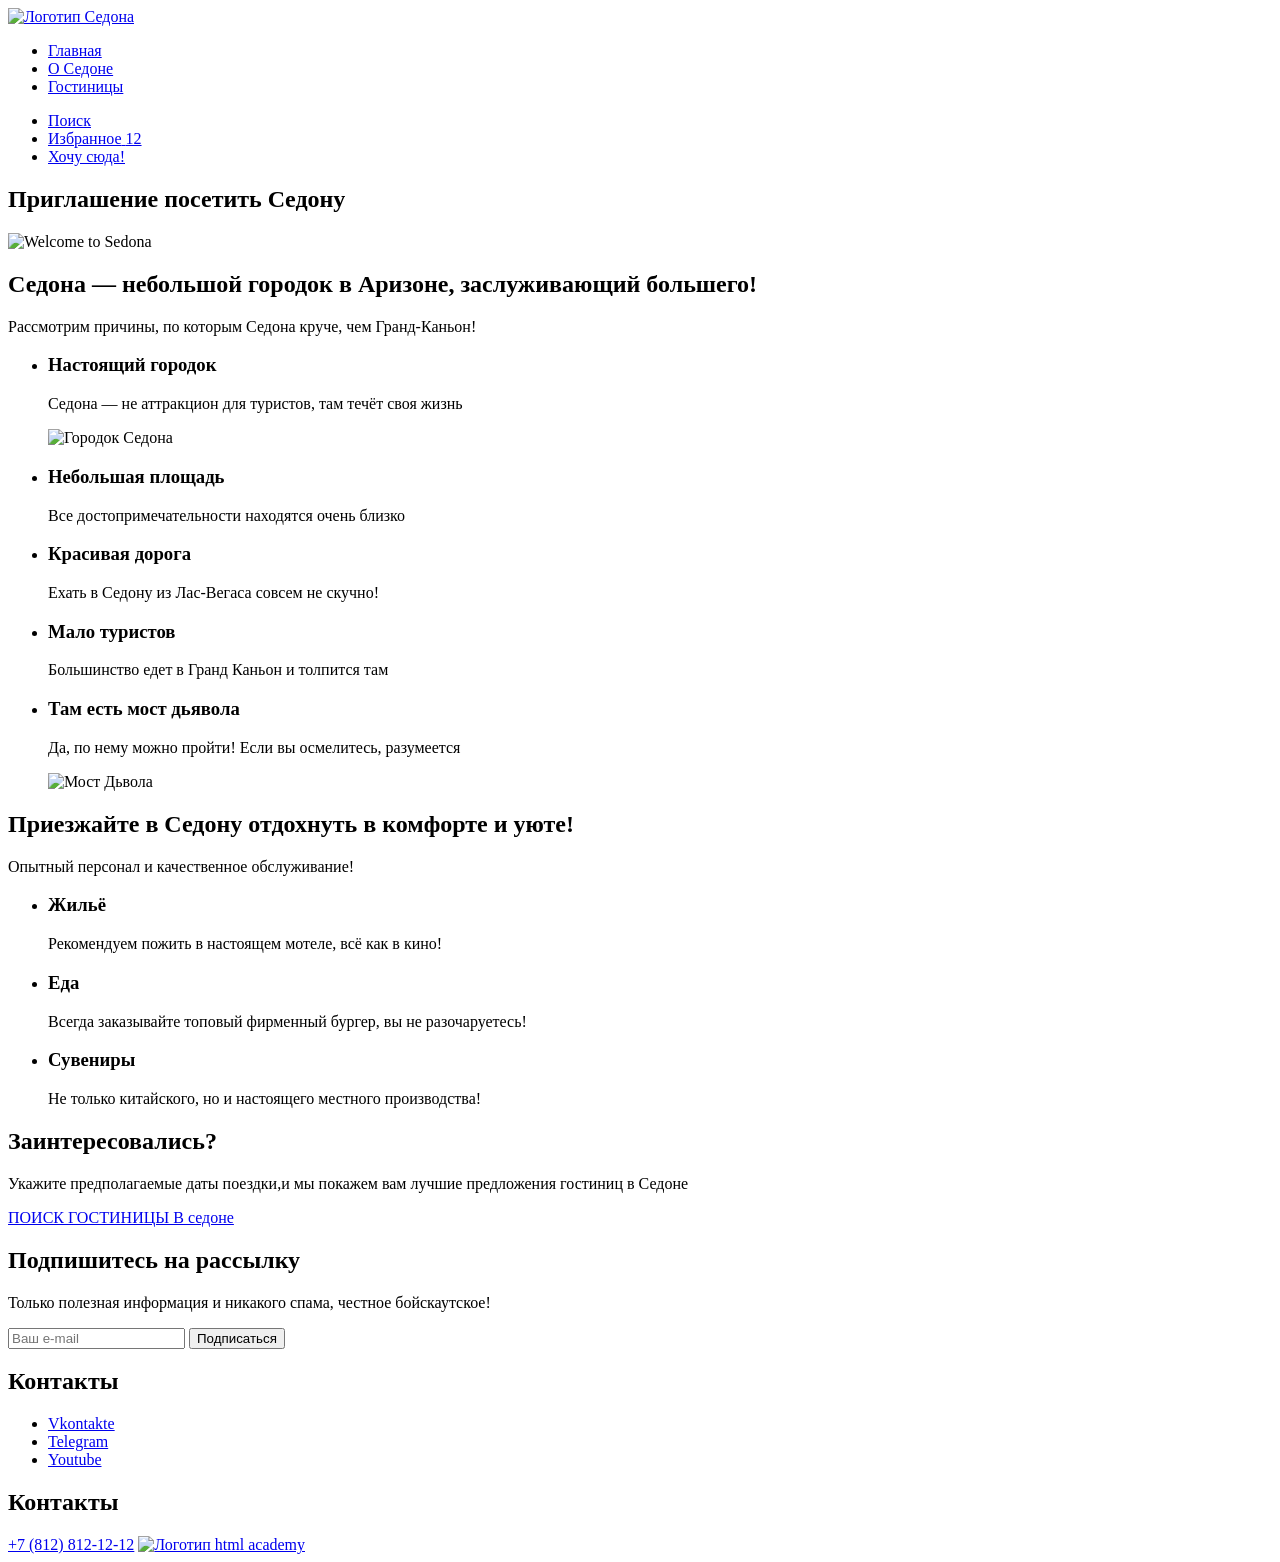
==== index.html @ 03f60a94 "Исправляет синтаксические ошибки" ====
<!DOCTYPE html>
<html lang="ru">

  <head>
    <meta charset="utf-8">
    <title>Седона</title>
  </head>

  <body>
    <header class="page-header">
      <a class="logo-sedona-link" href="#">
        <img class="logo-sedona" src="#" alt="Логотип Седона">
      </a>
      <nav class="nav">
        <ul class="nav-list">
          <li class="nav-item">
            <a class="nav-link" href="#">Главная</a>
          </li>
          <li class="nav-item">
            <a class="nav-link" href="#">О Седоне</a>
          </li>
          <li class="nav-item">
            <a class="nav-link" href="catalog.html">Гостиницы</a>
          </li>
        </ul>
        <ul class="nav-list navigation-user">
          <li class="nav-item">
            <a class="nav-link" href="#">
              <span class="visually-hidden">Поиск</span>
            </a>
          </li>
          <li class="nav-item">
            <a class="nav-link" href="#">
              <span class="visually-hidden">Избранное</span>
              <span class="number-favorites">12</span>
            </a>
          </li>
          <li class="nav-item">
            <a class="nav-link" href="#">Хочу сюда!</a>
          </li>
        </ul>
      </nav>
    </header>

    <main class="main-index">
      <section class="">
        <h1 class="visually-hidden">Приглашение посетить Cедону</h1>
        <img class="welcome-logo" src="#" alt="Welcome to Sedona">
      </section>
      <section class="reasons">
        <h2>Седона — небольшой городок в Аризоне, заслуживающий большего!</h2>
        <p>Рассмотрим причины, по которым Седона круче, чем Гранд-Каньон!</p>
        <ul class="reasons-list">
          <li class="reasons-item">
            <h3 class="reasons-photo">Настоящий городок</h3>
            <p class="reasons-text">Седона — не аттракцион для туристов, там течёт своя жизнь</p>
            <img class="photo-town" src="#" alt="Городок Седона">
          </li>
          <li class="reasons-item">
            <h3 class="reasons-title">Небольшая площадь</h3>
            <p class="reasons-text">Все достопримечательности находятся очень близко</p>
          </li>
          <li class="reasons-item">
            <h3 class="reasons-title">Красивая дорога</h3>
            <p class="reasons-text">Ехать в Седону из Лас-Вегаса совсем не скучно!</p>
          </li>
          <li class="reasons-item">
            <h3 class="reasons-title">Мало туристов</h3>
            <p class="reasons-text">Большинство едет в Гранд Каньон и толпится там</p>
          </li>
          <li class="reasons-item">
            <h3 class="reasons-photo">Там есть мост дьявола</h3>
            <p class="reasons-text">Да, по нему можно пройти! Если вы осмелитесь, разумеется</p>
            <img class="photo-bridge" src="#" alt="Мост Дьвола">
          </li>
        </ul>
      </section>
      <section class="adviсe">
        <h2>Приезжайте в Седону отдохнуть в комфорте и уюте!</h2>
        <p>Опытный персонал и качественное обслуживание!</p>
        <ul class="adviсe-list">
          <li class="adviсe-item">
            <h3 class="adviсe-title">Жильё</h3>
            <p class="adviсe-text">Рекомендуем пожить в настоящем мотеле, всё как в кино!</p>
          </li>
          <li class="adviсe-item">
            <h3 class="adviсe-title">Еда</h3>
            <p class="adviсe-text">Всегда заказывайте топовый фирменный бургер, вы не разочаруетесь!</p>
          </li>
          <li class="adviсe-item">
            <h3 class="adviсe-title">Сувениры</h3>
            <p class="adviсe-text">Не только китайского, но и настоящего местного производства!</p>
          </li>
        </ul>
      </section>
      <section class="hotel-search">
        <h2>Заинтересовались?</h2>
        <p>Укажите предполагаемые даты поездки,и мы покажем вам лучшие предложения гостиниц в Седоне</p>
        <a class="hotel-search-link" href="#">ПОИСК ГОСТИНИЦЫ В седоне</a>
      </section>
      <section class="subscription">
        <h2>Подпишитесь на рассылку</h2>
        <p>Только полезная информация и никакого спама, честное бойскаутское!</p>
        <form action="https://echo.htmlacademy.ru/" method="post">
          <input type="email" name="email" placeholder="Ваш e-mail" required>
          <button class="" type="submit">Подписаться</button>
        </form>
      </section>
    </main>

    <footer class="page-footer">
      <section class="social">
        <h2 class="visually-hidden">Контакты</h2>
        <ul class="social-list">
          <li class="social-item">
            <a class="social-link" href="https://vk.com/htmlacademy">
              <span class="visually-hidden">Vkontakte</span>
            </a>
          </li>
          <li class="social-item">
            <a class="social-link" href="https://t.me/htmlacademy ">
              <span class="visually-hidden">Telegram</span>
            </a>
          </li>
          <li class="social-item">
            <a class="social-link" href="https://www.youtube.com/user/htmlacademyru">
              <span class="visually-hidden">Youtube</span>
            </a>
          </li>
        </ul>
      </section>
      <section class="contacts">
        <h2 class="visually-hidden">Контакты</h2>
        <a class="number" href="tel:+78128121212">+7 (812) 812-12-12</a>
        <a class="logo-academy-link" href="#">
          <img class="logo-academy" src="#" alt="Логотип html academy"></a>
      </section>
    </footer>

  </body>

</html>
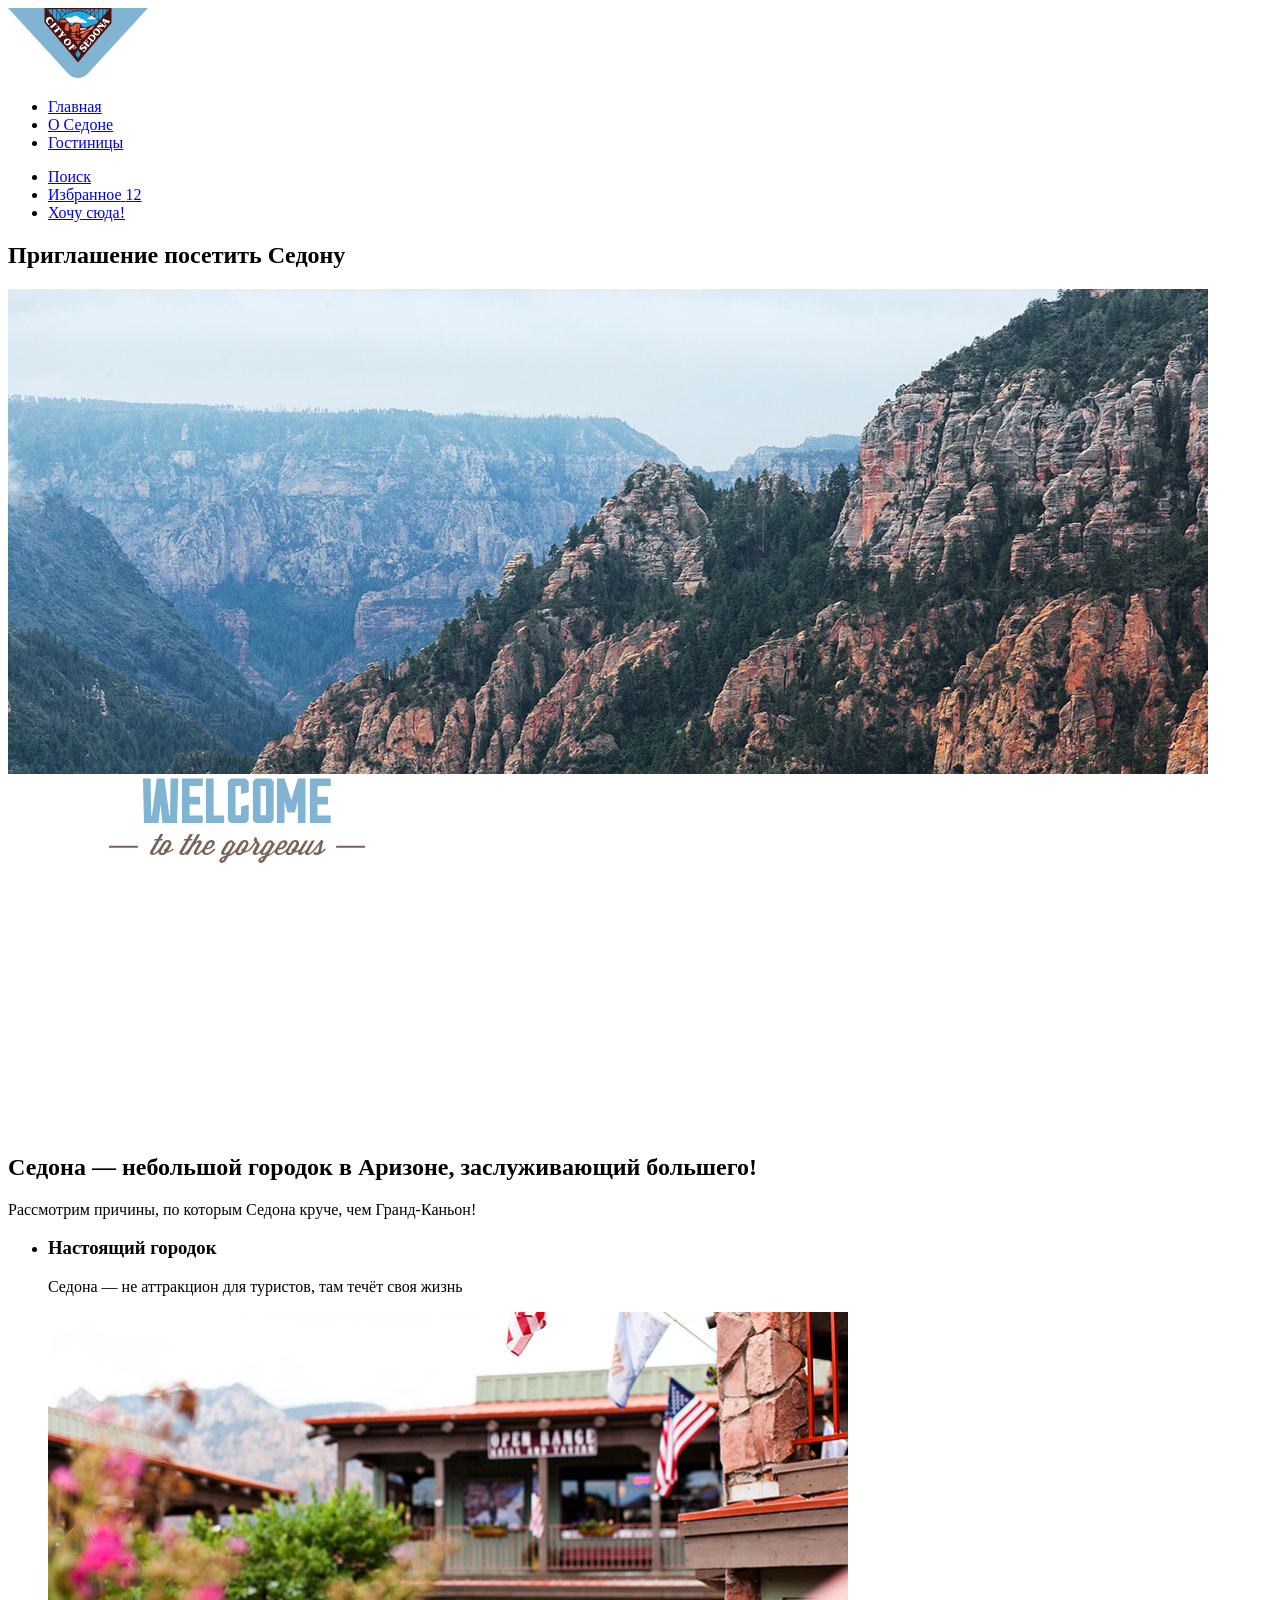
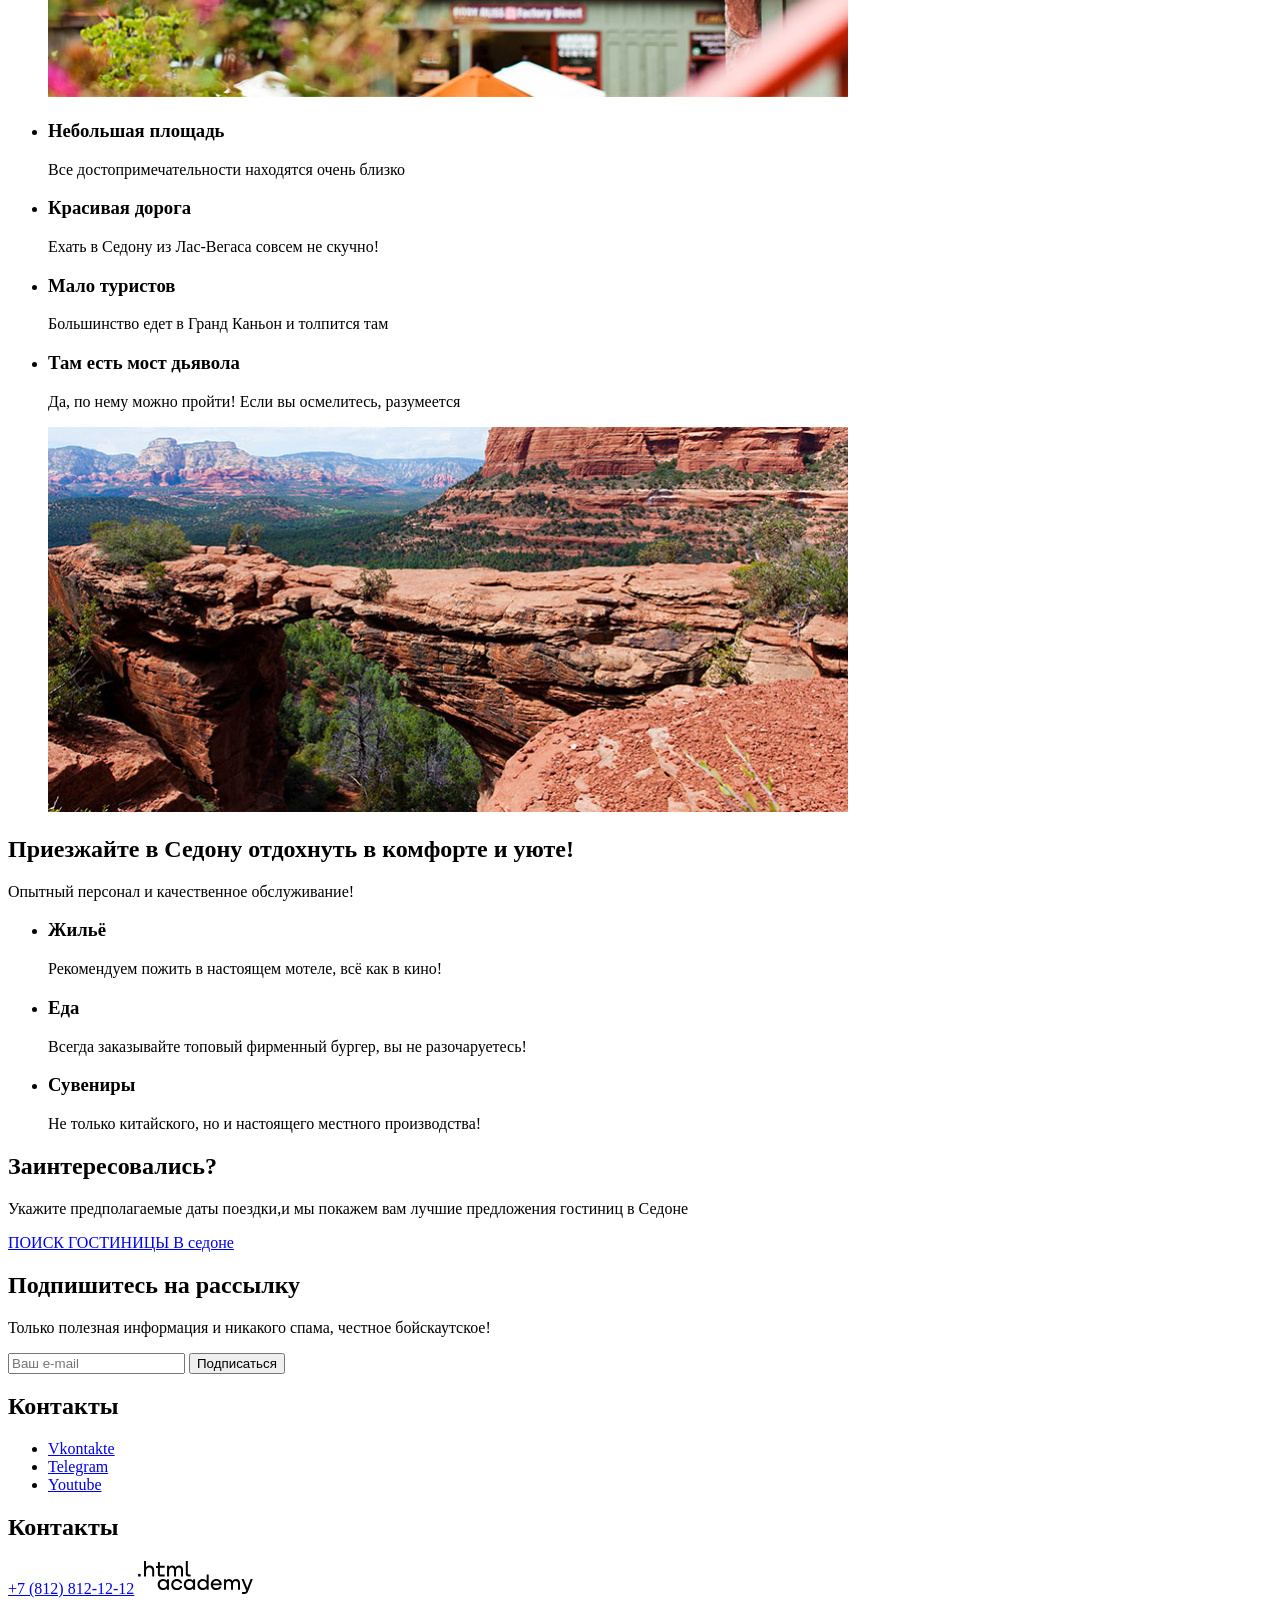
==== commit 89186588: "Добавляет изображения" ====
--- a/index.html
+++ b/index.html
@@ -9,7 +9,7 @@
   <body>
     <header class="page-header">
       <a class="logo-sedona-link" href="#">
-        <img class="logo-sedona" src="#" alt="Логотип Седона">
+        <img class="logo-sedona" src="images/logo-sedona.svg" width="140" height="70" alt="Логотип Седона">
       </a>
       <nav class="nav">
         <ul class="nav-list">
@@ -45,7 +45,8 @@
     <main class="main-index">
       <section class="">
         <h1 class="visually-hidden">Приглашение посетить Cедону</h1>
-        <img class="welcome-logo" src="#" alt="Welcome to Sedona">
+        <img class="index-background" src="images/index-background.jpg"  width="1200" height="485" alt="Каньон">
+        <img class="welcome-logo" src="images/welcome.svg"  width="458" height="352" alt="Welcome to Sedona">
       </section>
       <section class="reasons">
         <h2>Седона — небольшой городок в Аризоне, заслуживающий большего!</h2>
@@ -54,7 +55,7 @@
           <li class="reasons-item">
             <h3 class="reasons-photo">Настоящий городок</h3>
             <p class="reasons-text">Седона — не аттракцион для туристов, там течёт своя жизнь</p>
-            <img class="photo-town" src="#" alt="Городок Седона">
+            <img class="photo-town" src="images/town.jpg"  width="800" height="385" alt="Городок Седона">
           </li>
           <li class="reasons-item">
             <h3 class="reasons-title">Небольшая площадь</h3>
@@ -71,7 +72,7 @@
           <li class="reasons-item">
             <h3 class="reasons-photo">Там есть мост дьявола</h3>
             <p class="reasons-text">Да, по нему можно пройти! Если вы осмелитесь, разумеется</p>
-            <img class="photo-bridge" src="#" alt="Мост Дьвола">
+            <img class="photo-bridge" src="images/canyon.jpg"  width="800" height="385" alt="Мост Дьвола">
           </li>
         </ul>
       </section>
@@ -133,7 +134,7 @@
         <h2 class="visually-hidden">Контакты</h2>
         <a class="number" href="tel:+78128121212">+7 (812) 812-12-12</a>
         <a class="logo-academy-link" href="#">
-          <img class="logo-academy" src="#" alt="Логотип html academy"></a>
+          <img class="logo-academy" src="images/logo-academy.svg" width="114.9" height="32.9" alt="Логотип html academy"></a>
       </section>
     </footer>
 
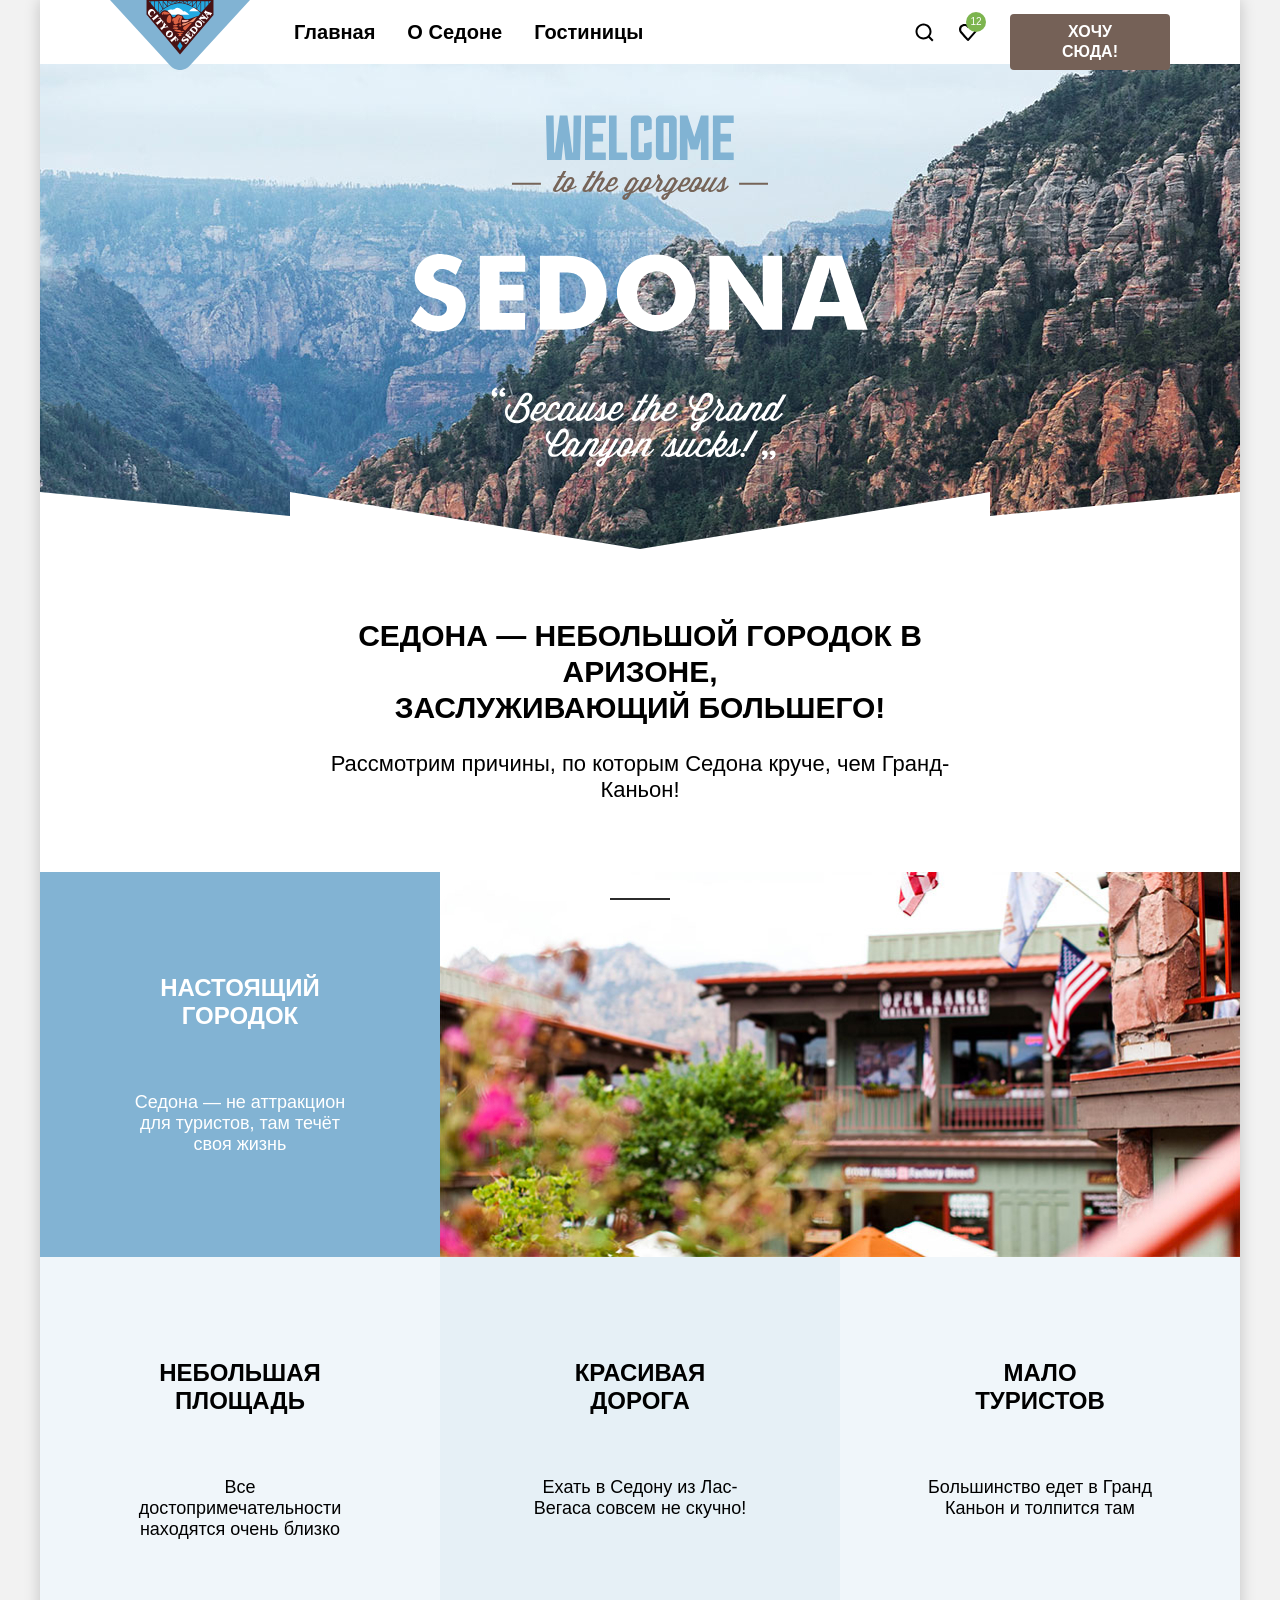
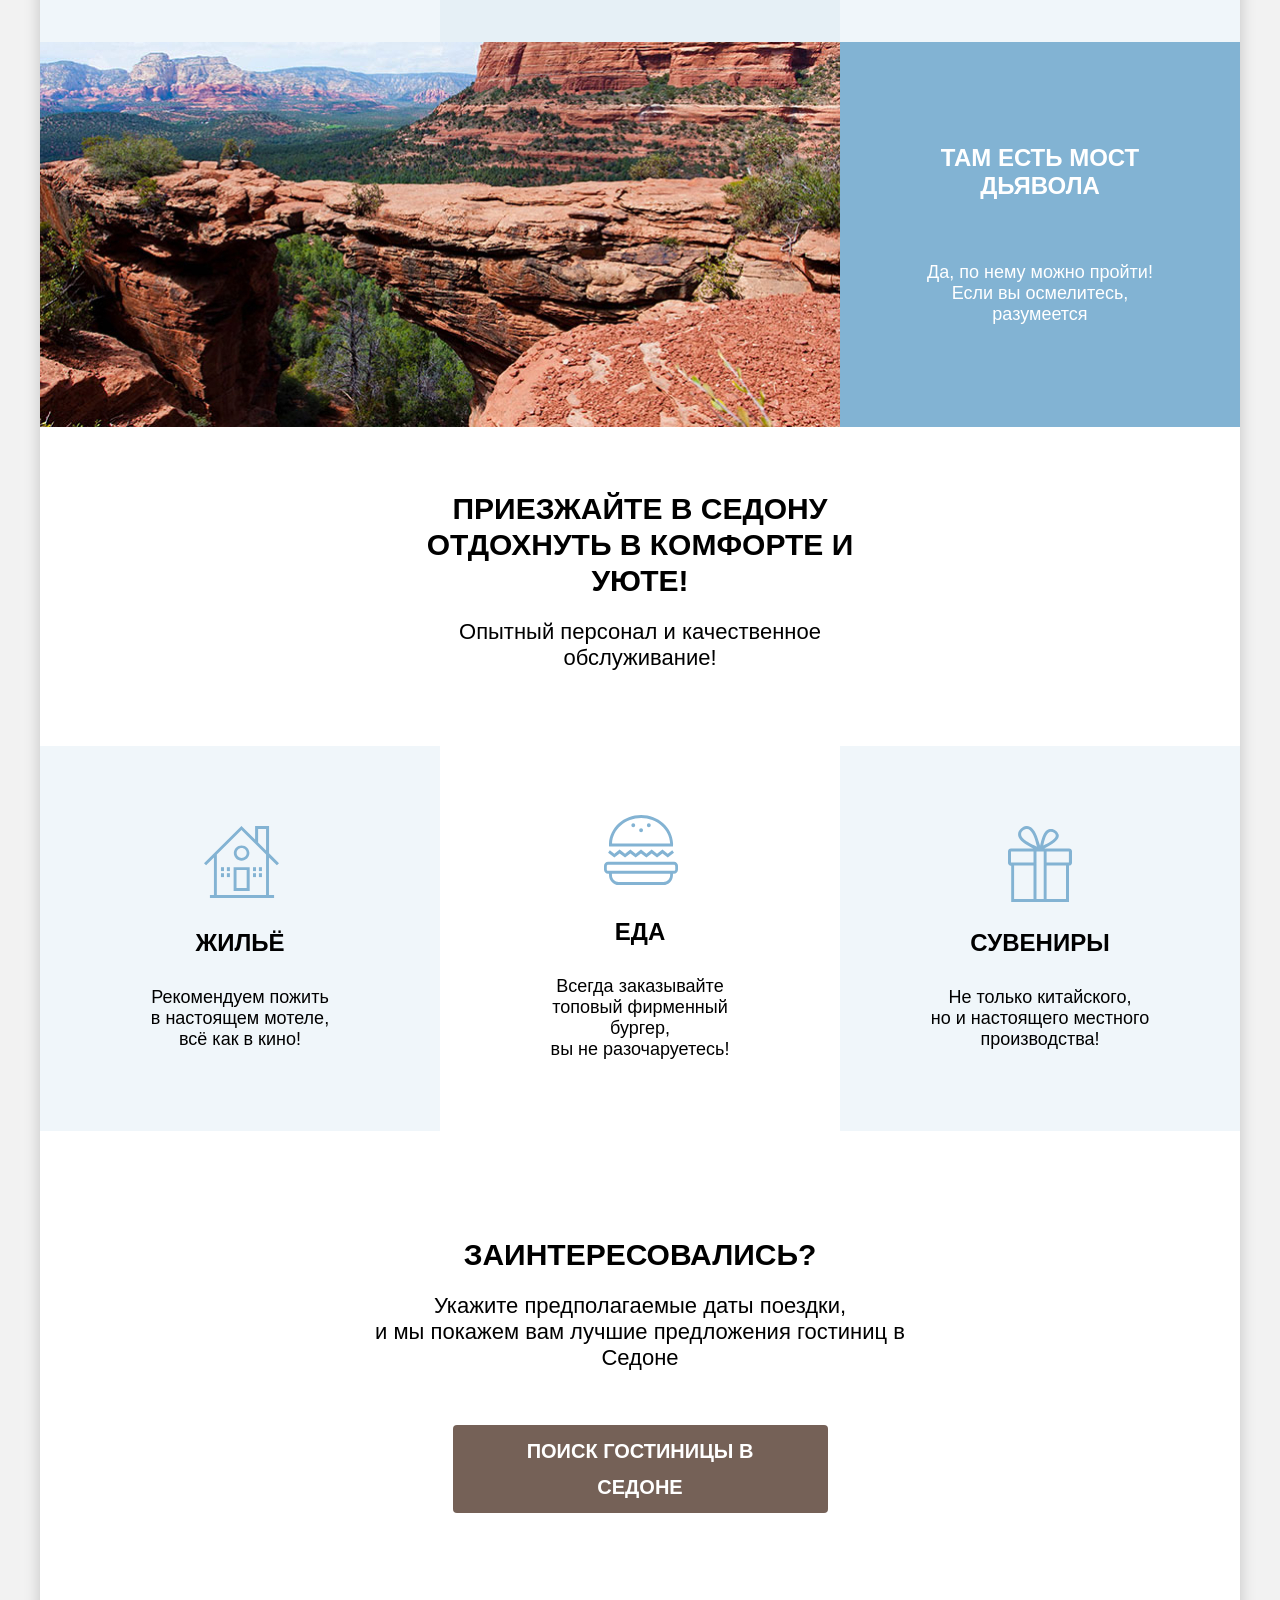
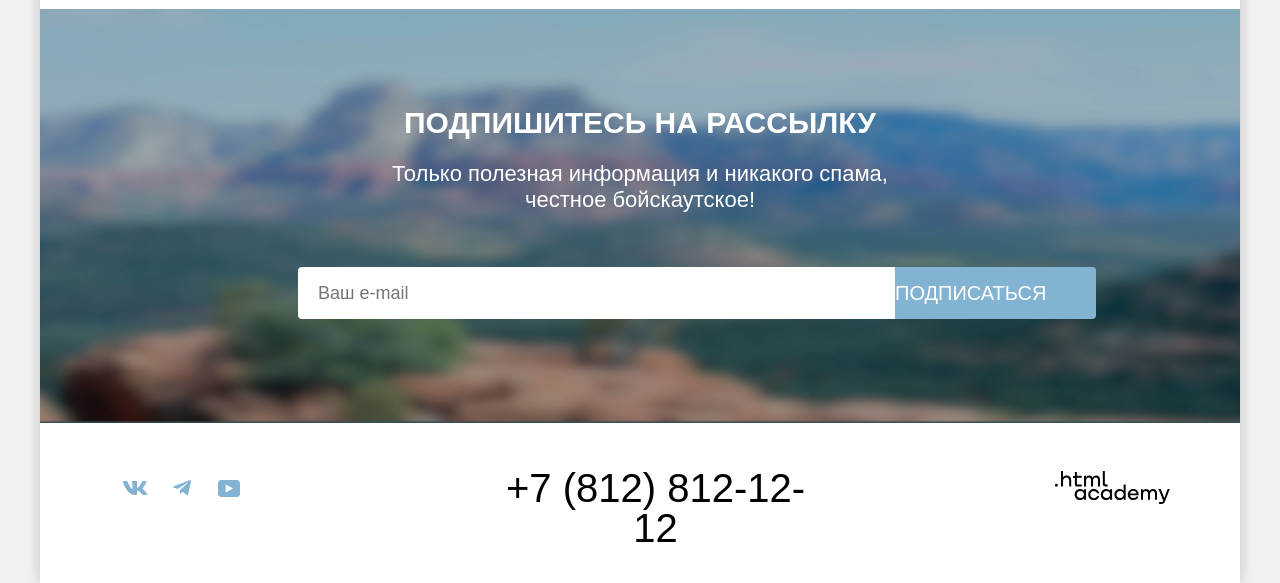
==== commit c38e18f7: "Добавляет главную страницу и каталог" ====
--- a/index.html
+++ b/index.html
@@ -4,140 +4,159 @@
   <head>
     <meta charset="utf-8">
     <title>Седона</title>
+    <link rel="stylesheet" href="styles/styles.css">
   </head>
 
   <body>
-    <header class="page-header">
-      <a class="logo-sedona-link" href="#">
-        <img class="logo-sedona" src="images/logo-sedona.svg" width="140" height="70" alt="Логотип Седона">
-      </a>
-      <nav class="nav">
-        <ul class="nav-list">
-          <li class="nav-item">
-            <a class="nav-link" href="#">Главная</a>
+    <div class="page">
+      <header class="header">
+        <a class="logo-sedona-link" href="https://htmlacademy.ru/">
+          <img class="logo-sedona" src="images/logo-sedona.svg" width="140" height="70" alt="Логотип Седона">
+        </a>
+        <nav class="nav">
+          <ul class="nav-list">
+            <li class="nav-item">
+              <a class="nav-link" href="#">Главная</a>
+            </li>
+            <li class="nav-item">
+              <a class="nav-link" href="#">О Седоне</a>
+            </li>
+            <li class="nav-item">
+              <a class="nav-link" href="catalog.html">Гостиницы</a>
+            </li>
+          </ul>
+          <ul class="nav-user">
+            <li class="nav-user-item nav-icon">
+              <a class="search" href="#">
+                <span class="visually-hidden">Поиск</span>
+              </a>
+            </li>
+            <li class="nav-user-item nav-icon">
+              <a class="favorites" href="#">
+                <span class="visually-hidden">Избранное</span>
+                <span class="number-favorites">12</span>
+              </a>
+            </li>
+            <li class="nav-user-item nav-button">
+              <a class="button-wish" href="#">Хочу сюда!</a>
+            </li>
+          </ul>
+        </nav>
+      </header>
+
+      <main class="main">
+        <section class="welcome">
+          <h1 class="visually-hidden">Приглашение посетить Cедону</h1>
+          <img class="welcome-logo" src="images/welcome.svg" width="458" height="352" alt="Welcome to Sedona">
+        </section>
+
+        <section class="advertising">
+          <h2 class="advertising-title">Седона — небольшой городок в Аризоне,<br>заслуживающий большего!</br></h2>
+          <p class="advertising-text">Рассмотрим причины, по которым Седона круче, чем Гранд-Каньон!</p>
+        </section>
+
+        <section class="reasons">
+          <ul class="reasons-list">
+            <div class="reasons-foto">
+              <li class="reasons-item">
+                <div class="reasons-box">
+                <h3 class="reasons-title">Настоящий городок</h3>
+                <p class="reasons-text">Седона — не аттракцион для туристов, там течёт своя жизнь</p>
+            </div>
+              </div>
+            <img class="photo-town" src="images/town.jpg" width="800" height="385" alt="Городок Седона">
+            </li>
+            <li class="reasons-item">
+              <h3 class="reasons-title">Небольшая площадь</h3>
+              <p class="reasons-text">Все достопримечательности находятся очень близко</p>
+            </li>
+            <li class="reasons-item">
+              <h3 class="reasons-title">Красивая <br>дорога</br></h3>
+              <p class="reasons-text">Ехать в Седону из Лас-Вегаса совсем не скучно!</p>
+            </li>
+            <li class="reasons-item">
+              <h3 class="reasons-title">Мало <br>туристов</br></h3>
+              <p class="reasons-text">Большинство едет в Гранд Каньон и толпится там</p>
+            </li>
+            <div class="reasons-foto">
+              <li class="reasons-item">
+                <h3 class="reasons-title diablo">Там есть мост дьявола</h3>
+                <p class="reasons-text">Да, по нему можно пройти! Если вы осмелитесь, разумеется</p>
+            </div>
+            <img class="photo-bridge" src="images/canyon.jpg" width="800" height="385" alt="Мост Дьвола">
+            </li>
+          </ul>
+        </section>
+
+        <section class="invite">
+          <h2 class="invite-title">Приезжайте в Седону отдохнуть в комфорте и уюте!</h2>
+          <p class="invite-text">Опытный персонал и качественное обслуживание!</p>
+        </section>
+
+        <section class="adviсe"></section>
+        <ul class="adviсe-list">
+          <li class="adviсe-item home">
+            <h3 class="adviсe-title">Жильё</h3>
+            <p class="adviсe-text">Рекомендуем пожить <br>в настоящем мотеле,</br> всё как в кино!</p>
           </li>
-          <li class="nav-item">
-            <a class="nav-link" href="#">О Седоне</a>
+          <li class="adviсe-item food">
+            <h3 class="adviсe-title">Еда</h3>
+            <p class="adviсe-text">Всегда заказывайте <br>топовый фирменный бургер,</br> вы не разочаруетесь!</p>
           </li>
-          <li class="nav-item">
-            <a class="nav-link" href="catalog.html">Гостиницы</a>
+          <li class="adviсe-item present">
+            <h3 class="adviсe-title">Сувениры</h3>
+            <p class="adviсe-text">Не только китайского, <br>но и настоящего местного<br> производства!</p>
           </li>
         </ul>
-        <ul class="nav-list navigation-user">
-          <li class="nav-item">
-            <a class="nav-link" href="#">
-              <span class="visually-hidden">Поиск</span>
-            </a>
-          </li>
-          <li class="nav-item">
-            <a class="nav-link" href="#">
-              <span class="visually-hidden">Избранное</span>
-              <span class="number-favorites">12</span>
-            </a>
-          </li>
-          <li class="nav-item">
-            <a class="nav-link" href="#">Хочу сюда!</a>
-          </li>
-        </ul>
-      </nav>
-    </header>
+        </section>
+        <section class="hotel-search">
+          <h2 class="hotel-title">Заинтересовались?</h2>
+          <p class="hotel-text">Укажите предполагаемые даты поездки, <br>и мы покажем вам лучшие предложения гостиниц в
+            Седоне</br></p>
+          <a class="hotel-search-link" href="#">ПОИСК ГОСТИНИЦЫ В седоне</a>
+        </section>
+        <section class="sub-index">
+          <h2 class="sub-title">Подпишитесь на рассылку</h2>
+          <p class="sub-text">Только полезная информация и никакого спама, <br>честное бойскаутское!</br></p>
+          <form class="sub-form" action="https://echo.htmlacademy.ru/" method="post">
+            <input class="input-email-index" type="email" name="email" placeholder="Ваш e-mail" required>
+            <button class="button-sub" type="submit">Подписаться</button>
+          </form>
+        </section>
+      </main>
 
-    <main class="main-index">
-      <section class="">
-        <h1 class="visually-hidden">Приглашение посетить Cедону</h1>
-        <img class="index-background" src="images/index-background.jpg"  width="1200" height="485" alt="Каньон">
-        <img class="welcome-logo" src="images/welcome.svg"  width="458" height="352" alt="Welcome to Sedona">
-      </section>
-      <section class="reasons">
-        <h2>Седона — небольшой городок в Аризоне, заслуживающий большего!</h2>
-        <p>Рассмотрим причины, по которым Седона круче, чем Гранд-Каньон!</p>
-        <ul class="reasons-list">
-          <li class="reasons-item">
-            <h3 class="reasons-photo">Настоящий городок</h3>
-            <p class="reasons-text">Седона — не аттракцион для туристов, там течёт своя жизнь</p>
-            <img class="photo-town" src="images/town.jpg"  width="800" height="385" alt="Городок Седона">
-          </li>
-          <li class="reasons-item">
-            <h3 class="reasons-title">Небольшая площадь</h3>
-            <p class="reasons-text">Все достопримечательности находятся очень близко</p>
-          </li>
-          <li class="reasons-item">
-            <h3 class="reasons-title">Красивая дорога</h3>
-            <p class="reasons-text">Ехать в Седону из Лас-Вегаса совсем не скучно!</p>
-          </li>
-          <li class="reasons-item">
-            <h3 class="reasons-title">Мало туристов</h3>
-            <p class="reasons-text">Большинство едет в Гранд Каньон и толпится там</p>
-          </li>
-          <li class="reasons-item">
-            <h3 class="reasons-photo">Там есть мост дьявола</h3>
-            <p class="reasons-text">Да, по нему можно пройти! Если вы осмелитесь, разумеется</p>
-            <img class="photo-bridge" src="images/canyon.jpg"  width="800" height="385" alt="Мост Дьвола">
-          </li>
-        </ul>
-      </section>
-      <section class="adviсe">
-        <h2>Приезжайте в Седону отдохнуть в комфорте и уюте!</h2>
-        <p>Опытный персонал и качественное обслуживание!</p>
-        <ul class="adviсe-list">
-          <li class="adviсe-item">
-            <h3 class="adviсe-title">Жильё</h3>
-            <p class="adviсe-text">Рекомендуем пожить в настоящем мотеле, всё как в кино!</p>
-          </li>
-          <li class="adviсe-item">
-            <h3 class="adviсe-title">Еда</h3>
-            <p class="adviсe-text">Всегда заказывайте топовый фирменный бургер, вы не разочаруетесь!</p>
-          </li>
-          <li class="adviсe-item">
-            <h3 class="adviсe-title">Сувениры</h3>
-            <p class="adviсe-text">Не только китайского, но и настоящего местного производства!</p>
-          </li>
-        </ul>
-      </section>
-      <section class="hotel-search">
-        <h2>Заинтересовались?</h2>
-        <p>Укажите предполагаемые даты поездки,и мы покажем вам лучшие предложения гостиниц в Седоне</p>
-        <a class="hotel-search-link" href="#">ПОИСК ГОСТИНИЦЫ В седоне</a>
-      </section>
-      <section class="subscription">
-        <h2>Подпишитесь на рассылку</h2>
-        <p>Только полезная информация и никакого спама, честное бойскаутское!</p>
-        <form action="https://echo.htmlacademy.ru/" method="post">
-          <input type="email" name="email" placeholder="Ваш e-mail" required>
-          <button class="" type="submit">Подписаться</button>
-        </form>
-      </section>
-    </main>
-
-    <footer class="page-footer">
-      <section class="social">
-        <h2 class="visually-hidden">Контакты</h2>
-        <ul class="social-list">
-          <li class="social-item">
-            <a class="social-link" href="https://vk.com/htmlacademy">
-              <span class="visually-hidden">Vkontakte</span>
-            </a>
-          </li>
-          <li class="social-item">
-            <a class="social-link" href="https://t.me/htmlacademy ">
-              <span class="visually-hidden">Telegram</span>
-            </a>
-          </li>
-          <li class="social-item">
-            <a class="social-link" href="https://www.youtube.com/user/htmlacademyru">
-              <span class="visually-hidden">Youtube</span>
-            </a>
-          </li>
-        </ul>
-      </section>
-      <section class="contacts">
-        <h2 class="visually-hidden">Контакты</h2>
-        <a class="number" href="tel:+78128121212">+7 (812) 812-12-12</a>
-        <a class="logo-academy-link" href="#">
-          <img class="logo-academy" src="images/logo-academy.svg" width="114.9" height="32.9" alt="Логотип html academy"></a>
-      </section>
-    </footer>
-
+      <footer class="page-footer">
+        <section class="socials">
+          <h2 class="visually-hidden">Социальные сети</h2>
+          <ul class="socials-list">
+            <li class="socials-item">
+              <a class="socials-link vkontakte" href="https://vk.com/htmlacademy">
+                <span class="visually-hidden">Vkontakte</span>
+              </a>
+            </li>
+            <li class="socials-item">
+              <a class="socials-link telegram" href="https://t.me/htmlacademy ">
+                <span class="visually-hidden">Telegram</span>
+              </a>
+            </li>
+            <li class="socials-item">
+              <a class="socials-link youtube" href="https://www.youtube.com/user/htmlacademyru">
+                <span class="visually-hidden">Youtube</span>
+              </a>
+            </li>
+          </ul>
+        </section>
+        <section class="contacts">
+          <h2 class="visually-hidden">Контакты</h2>
+          <a class="number" href="tel:+78128121212">+7 (812) 812-12-12</a>
+        </section>
+        <section class="creator">
+          <a class="logo-academy-link" href="#">
+            <img class="logo-academy" src="images/logo-academy.svg" width="114.9" height="32.9"
+              alt="Логотип html academy"></a>
+        </section>
+      </footer>
+    </div>
   </body>
 
 </html>
--- a/styles/styles.css
+++ b/styles/styles.css
@@ -0,0 +1,1067 @@
+@font-face {
+  font-family: "PT Sans", sans-serif;
+  font-weight: 400;
+  font-style: normal;
+  src: url("../fonts/ptsans-400.woff2") format("woff2");
+  font-display: swap;
+}
+
+@font-face {
+  font-family: "PT Sans", sans-serif;
+  font-weight: 700;
+  font-style: normal;
+  src: url("../fonts/ptsans-700.woff2") format("woff2");
+  font-display: swap;
+}
+
+.visually-hidden {
+  position: absolute;
+  width: 1px;
+  height: 1px;
+  margin: -1px;
+  padding: 0;
+  overflow: hidden;
+  border: 0;
+  clip: rect(0 0 0 0);
+}
+
+/* .button {
+  background-color: #756157;
+  color: #ffffff;
+  display: inline-block;
+  text-decoration: none;
+  border: none;
+  border-radius: 4px;
+  text-transform: uppercase;
+  text-align: center;
+  padding: 8px 34px;
+  font-family: inherit;
+} */
+
+html {
+  height: 100%;
+}
+
+body {
+  margin: 0;
+  font-family: PS Sans, sans-serif;
+  font-size: 18px;
+  line-height: 21px;
+  font-weight: 400;
+  background-color: #f2f2f2;
+  height: 100%;
+}
+
+.page {
+  background-color: #ffffff;
+  width: 1200px;
+  margin: 0 auto;
+  box-shadow: 0 0 15px 0 rgba(0, 0, 0, 0.2);
+  display: flex;
+  flex-direction: column;
+  min-height: 100%;
+}
+
+.header {
+  position: relative;
+  padding-left: 238px;
+  padding-right: 70px;
+}
+
+.logo-sedona-link {
+  position: absolute;
+  top: 0;
+  left: 70px;
+}
+
+.nav {
+  display: flex;
+  justify-content: space-between;
+}
+
+.nav-list {
+  display: flex;
+  flex-wrap: wrap;
+  width: 485px;
+  margin: 0;
+  padding: 0;
+  list-style: none;
+  color: #000000;
+}
+
+.nav-link {
+  display: block;
+  text-decoration: none;
+  color: #000000;
+  padding: 20px 16px;
+  font-family: PT Sans, sans-serif;
+  font-size: 20px;
+  line-height: 24px;
+  font-weight: 700;
+  text-align: center;
+}
+
+.nav-user {
+  display: flex;
+  flex-wrap: wrap;
+  justify-content: end;
+  align-items: center;
+  list-style: none;
+  margin: 0;
+  padding: 0;
+  width: 413px;
+  color: #ffffff;
+}
+
+.nav-button {
+  width: 160px;
+  height: 36px;
+  padding: 14px 0 14px 20px;
+}
+
+.nav-icon {
+  width: 44px;
+  height: 64px;
+}
+
+.search {
+  background: url("../images/icons/search.svg");
+  background-repeat: no-repeat;
+  background-position: center;
+  display: block;
+  width: 20px;
+  height: 20px;
+  padding: 22px 12px;
+}
+
+.favorites {
+  background: url("../images/icons/heart.svg");
+  background-repeat: no-repeat;
+  background-position: center;
+  display: block;
+  width: 20px;
+  height: 20px;
+  padding: 22px 12px;
+
+}
+
+.number-favorites {
+  font-size: 10px;
+  line-height: 10px;
+  font-weight: 400;
+  background-color: #7db54f;
+  color: #ffffff;
+  text-decoration: none;
+  padding: 3px 2px;
+  position: absolute;
+  top: 12px;
+  right: 254px;
+  min-width: 20px;
+  height: 20px;
+  border-radius: 10px;
+  box-sizing: border-box;
+  display: flex;
+  justify-content: center;
+  align-items: center;
+}
+
+.button-wish {
+  display: block;
+  padding: 8px 34px;
+  text-decoration: none;
+  text-align: center;
+  text-transform: uppercase;
+  color: #ffffff;
+  background-color: #756157;
+  font-family: PT Sans, sans-serif;
+  font-size: 16px;
+  line-height: 20px;
+  font-weight: 700;
+  border: none;
+  border-radius: 4px;
+
+}
+
+.main {
+  flex-grow: 1;
+}
+
+h2 {
+  margin: 0;
+  text-transform: uppercase;
+}
+
+p {
+  margin: 0;
+}
+
+.welcome {
+  background-color: #334d57;
+  background-image: url("../images/separator.svg"), url("../images/index-background.jpg");
+  background-repeat: no-repeat;
+  background-size: 1200px 57px, cover;
+  background-position: left 0 bottom 0, 0 0;
+  padding-top: 51px;
+  padding-bottom: 82px;
+  min-height: 485px;
+  box-sizing: border-box;
+}
+
+.welcome-logo {
+  display: block;
+  margin: 0 auto;
+}
+
+.advertising {
+  text-align: center;
+}
+
+.advertising-title {
+  padding-top: 69px;
+  padding-bottom: 25px;
+  width: 651px;
+  margin: 0 auto;
+  font-family: PT Sans, sans-serif;
+  font-size: 30px;
+  line-height: 36px;
+  font-weight: 700;
+}
+
+.advertising-text {
+  padding-bottom: 69px;
+  width: 651px;
+  margin: 0 auto;
+  font-family: PT Sans, sans-serif;
+  font-size: 22px;
+  line-height: 26px;
+  font-weight: 400;
+}
+
+.reasons-list {
+  display: grid;
+  grid-template-columns: 400px 400px 400px;
+  grid-template-rows: 385px 385px 385px;
+  list-style: none;
+  padding: 0;
+  margin: 0;
+}
+
+.reasons-item {
+  min-height: 385px;
+}
+
+.reasons-title {
+  padding-top: 102px;
+  padding-bottom: 31px;
+  width: 230px;
+  margin: 0 auto;
+  font-family: PT Sans, sans-serif;
+  font-size: 24px;
+  line-height: 28px;
+  font-weight: 700;
+  text-transform: uppercase;
+  text-align: center;
+}
+
+.reasons-title::before {
+  position: absolute;
+  content: "";
+  width: 60px;
+  height: 2px;
+  background-color: rgba(0, 0, 0, 0.3);
+  bottom: 0;
+  left: calc(50% - 30px);
+  z-index: 3;
+}
+
+.reasons-text {
+  width: 230px;
+  margin: 0 auto;
+  padding-top: 31px;
+  font-family: PT Sans, sans-serif;
+  font-size: 18px;
+  line-height: 21px;
+  font-weight: 400;
+  text-align: center;
+}
+
+.reasons-item:nth-child(2n) {
+  background-color: rgba(131, 179, 211, 0.2);
+}
+
+.reasons-item:nth-child(2n-1) {
+  background-color: rgba(131, 179, 211, 0.122);
+}
+
+.reasons-foto {
+  background-color: #82b3d3;
+  color: #ffffff;
+}
+
+.photo-town {
+  grid-column: 2/4;
+}
+
+.photo-bridge {
+  grid-column: 1/3;
+  grid-row: 3;
+}
+
+.invite {
+  text-align: center;
+}
+
+.invite-title {
+  padding-top: 64px;
+  padding-bottom: 20px;
+  width: 505px;
+  margin: 0 auto;
+  font-family: PT Sans, sans-serif;
+  font-size: 30px;
+  line-height: 36px;
+  font-weight: 700;
+}
+
+.invite-text {
+  padding-bottom: 64px;
+  width: 505px;
+  margin: 0 auto;
+  font-family: PT Sans, sans-serif;
+  font-size: 22px;
+  line-height: 26px;
+  font-weight: 400;
+}
+
+.adviсe-list {
+  display: flex;
+  justify-content: space-between;
+  align-items: center;
+  list-style: none;
+  width: 1200px;
+  padding: 0;
+  margin: 0;
+}
+
+.adviсe-item {
+  padding: 81px 85px;
+}
+
+.home {
+  background: url("../images/icons/home.svg");
+  background-repeat: no-repeat;
+  background-position: 164px 80px;
+}
+
+.food {
+  background: url("../images/icons/food.svg");
+  background-repeat: no-repeat;
+  background-position: 164px 80px;
+}
+
+.present {
+  background: url("../images/icons/present.svg");
+  background-repeat: no-repeat;
+  background-position: 168px 80px;
+}
+
+.adviсe-item:nth-child(2n-1) {
+  background-color: #83B3D31F;
+}
+
+.adviсe-title {
+  margin: 0;
+  text-transform: uppercase;
+  text-align: center;
+  padding: 102px 0 30px 0;
+  width: 230px;
+  font-family: PT Sans, sans-serif;
+  font-size: 24px;
+  line-height: 28px;
+  font-weight: 700;
+}
+
+.adviсe-text {
+  text-align: center;
+  width: 230px;
+  font-family: PT Sans, sans-serif;
+  font-size: 18px;
+  line-height: 21px;
+  font-weight: 400;
+}
+
+.hotel-search {
+  text-align: center;
+  padding-bottom: 96px;
+}
+
+.hotel-title {
+  padding-top: 96px;
+  padding-bottom: 20px;
+  width: 592px;
+  margin: 0 auto;
+  font-family: PT Sans, sans-serif;
+  font-size: 30px;
+  line-height: 36px;
+  font-weight: 700;
+}
+
+.hotel-text {
+  padding-bottom: 54px;
+  width: 592px;
+  margin: 0 auto;
+  font-family: PT Sans, sans-serif;
+  font-size: 22px;
+  line-height: 26px;
+  font-weight: 400;
+}
+
+.hotel-search-link {
+  display: block;
+  background-color: #756157;
+  color: #ffffff;
+  text-decoration: none;
+  border: none;
+  border-radius: 4px;
+  text-transform: uppercase;
+  text-align: center;
+  box-sizing: border-box;
+  padding: 8px 50px;
+  font-family: PT Sans, sans-serif;
+  font-size: 20px;
+  line-height: 36px;
+  font-weight: 700;
+  width: 375px;
+  min-height: 52px;
+  margin: 0 auto;
+}
+
+.sub-index {
+  background-color: #334d57;
+  background-image: url("../images/subscribe-background.jpg");
+  background-repeat: no-repeat;
+  background-size: cover;
+  color: #ffffff;
+  text-align: center;
+}
+
+.sub {
+  background-color: #ffffff;
+  color: #000000;
+  text-align: center;
+}
+
+.sub-title {
+  padding-top: 96px;
+  padding-bottom: 20px;
+  width: 684px;
+  margin: 0 auto;
+  font-family: PT Sans, sans-serif;
+  font-size: 30px;
+  line-height: 36px;
+  font-weight: 700;
+}
+
+.sub-text {
+  padding-bottom: 54px;
+  width: 684px;
+  margin: 0 auto;
+  font-family: PT Sans, sans-serif;
+  font-size: 22px;
+  line-height: 26px;
+  font-weight: 400;
+}
+
+.sub-form {
+  display: flex;
+  margin: 0 auto;
+  width: 684px;
+  padding-bottom: 104px;
+  height: 52px;
+}
+
+.input-email-index {
+  border: none;
+  width: 452px;
+  border-radius: 4px 0 0 4px;
+  padding: 14px 345px 14px 20px;
+  font-family: PT Sans, sans-serif;
+  font-size: 18px;
+  line-height: 24px;
+  font-weight: 400;
+}
+
+.input-email {
+  background-color: #f2f2f2;
+  border: none;
+  width: 452px;
+  border-radius: 4px 0 0 4px;
+  padding: 20px 14px;
+  font-family: PT Sans, sans-serif;
+  font-size: 18px;
+  line-height: 24px;
+  font-weight: 400;
+}
+
+.button-sub {
+  background-color: #82B3D3;
+  color: #ffffff;
+  border: none;
+  border-radius: 0 4px 4px 0;
+  text-decoration: none;
+  text-transform: uppercase;
+  text-align: center;
+  padding: 8px 50px 8px 0;
+  font-family: PT Sans, sans-serif;
+  font-size: 20px;
+  line-height: 36px;
+  font-weight: 400;
+  width: 232px;
+}
+
+.page-footer {
+  display: flex;
+  width: 1060px;
+  padding: 40px 70px 30px 70px;
+  justify-content: space-between;
+}
+
+.socials {
+  width: 145px;
+}
+
+.socials-list {
+  display: flex;
+  justify-content: center;
+  align-items: center;
+  list-style: none;
+  padding: 5px 0;
+  margin: 0;
+}
+
+.socials-item {
+  width: 47px;
+  height: 40px;
+}
+
+.vkontakte {
+  background-image: url("../images/icons/vk.png");
+  background-repeat: no-repeat;
+  display: block;
+  background-position: center;
+  width: 24px;
+  height: 14px;
+  padding: 13px 11px;
+}
+
+.telegram {
+  background-image: url("../images/icons/tg.png");
+  background-repeat: no-repeat;
+  display: block;
+  background-position: center;
+  width: 24px;
+  height: 14px;
+  padding: 13px 11px;
+}
+
+.youtube {
+  background-image: url("../images/icons/yt.png");
+  background-repeat: no-repeat;
+  display: block;
+  background-position: center;
+  width: 24px;
+  height: 14px;
+  padding: 13px 11px;
+}
+
+.contacts {
+  width: 720px;
+}
+
+.number {
+  display: block;
+  text-decoration: none;
+  text-align: center;
+  color: #000000;
+  font-family: PT Sans, sans-serif;
+  font-size: 40px;
+  line-height: 40px;
+  font-weight: 400;
+  padding: 5px 195px;
+  min-width: 331px;
+}
+
+.creator {
+  width: 115px;
+}
+
+.logo-academy {
+  display: block;
+  padding: 8px 0;
+}
+
+.inner {
+  background: url("../images/filter-backgroud.jpg");
+  background-color: #334d57;
+  background-repeat: no-repeat;
+}
+
+.inner-header {
+  color: #ffffff;
+  font-family: PT Sans, sans-serif;
+  width: 1060px;
+  padding: 35px 70px 40px 70px;
+
+}
+
+.inner-header-title {
+  width: 1060px;
+  margin: 0;
+  font-size: 60px;
+  line-height: 78px;
+  font-weight: 700;
+  padding-bottom: 8px;
+}
+
+.breadcrumbs {
+  display: flex;
+  flex-wrap: wrap;
+  list-style: none;
+  font-size: 16px;
+  line-height: 21px;
+  font-weight: 400;
+  padding: 0;
+  margin: 0;
+}
+
+.breadcrumbs-item {
+  padding-left: 28px;
+  min-height: 21px;
+}
+
+
+.breadcrumbs-home {
+  display: block;
+  background: url("../images/icons/breadcrumbs-home.svg");
+  background-repeat: no-repeat;
+  width: 13px;
+  height: 15px;
+}
+
+.filters {
+  color: #ffffff;
+  font-family: PT Sans, sans-serif;
+  width: 1060px;
+  padding: 0 70px 70px 70px;
+}
+
+.catalog-filter {
+  display: flex;
+}
+
+.fieldset {
+  padding: 0;
+  margin: 0;
+}
+
+.comfort-box {
+  margin: 0;
+  border: none;
+  padding: 0;
+  padding-right: 70px;
+}
+
+.comfort-list {
+  list-style: none;
+  margin: 0;
+  padding: 0;
+}
+
+.comfort-title {
+  font-family: PT Sans, sans-serif;
+  font-size: 20px;
+  line-height: 24px;
+  font-weight: 700;
+  padding-bottom: 32px;
+}
+
+.type-box {
+  margin: 0;
+  border: none;
+  padding: 0;
+  padding-right: 140px;
+  min-width: 150px;
+}
+
+.type-title {
+  font-family: PT Sans, sans-serif;
+  font-size: 20px;
+  line-height: 24px;
+  font-weight: 700;
+  padding-bottom: 32px;
+}
+
+.type-list {
+  list-style: none;
+  margin: 0;
+  padding: 0;
+}
+
+.price-box {
+  margin: 0;
+  border: none;
+  padding: 0;
+  padding-right: 70px;
+  min-width: 288px;
+}
+
+.price-title {
+  font-family: PT Sans, sans-serif;
+  font-size: 20px;
+  line-height: 24px;
+  font-weight: 700;
+  padding-bottom: 32px;
+
+}
+
+.range-form {
+  display: flex;
+  list-style: none;
+  margin: 0;
+  padding: 0;
+}
+
+.range-item {
+  position: relative;
+}
+
+.range-input {
+  width: 103px;
+  padding: 12px 20px;
+  font-family: inherit;
+  font-weight: 700;
+  font-size: 18px;
+  line-height: 24px;
+  background-color: #f2f2f2;
+  border: none;
+}
+
+.range-box {
+  padding-top: 44px;
+}
+
+.range-scale {
+  position: relative;
+  width: 287px;
+  height: 4px;
+  background-color: rgba(255, 255, 255, 0.3);
+}
+
+.range-bar {
+  position: absolute;
+  height: 4px;
+  background-color: #ffffff;
+}
+
+.range-toggle {
+  position: absolute;
+  width: 20px;
+  height: 20px;
+  background-color: #ffffff;
+  border: none;
+  border-radius: 5px;
+  cursor: pointer;
+}
+
+.toggle-min {
+  top: -8px;
+  left: 0;
+}
+
+.toggle-max {
+  top: -8px;
+  right: 0;
+}
+
+.button-filter {
+  display: flex;
+  flex-direction: column;
+  padding: 0;
+  margin: 0;
+}
+
+.button-look {
+  background-color: #82B3D3;
+  color: #ffffff;
+  border: none;
+  border-radius: 4px;
+  text-decoration: none;
+  text-transform: uppercase;
+  text-align: center;
+  padding: 8px 50px;
+  font-family: PT Sans, sans-serif;
+  font-size: 16px;
+  line-height: 20px;
+  font-weight: 400;
+  width: 191px;
+}
+
+.button-reset {
+  background-color: rgba(0, 0, 0, 0);
+  color: #ffffff;
+  border: none;
+  text-decoration: none;
+  text-transform: uppercase;
+  text-align: center;
+  padding: 8px 50px;
+  font-family: PT Sans, sans-serif;
+  font-size: 16px;
+  line-height: 20px;
+  font-weight: 400;
+  width: 191px;
+}
+
+.sorting {
+  display: flex;
+  justify-content: space-between;
+  width: 1060px;
+  padding: 50px 0 40px 0;
+}
+
+.sorting-title {
+  margin: 0;
+  font-family: PT Sans, sans-serif;
+  font-size: 30px;
+  line-height: 36px;
+  font-weight: 700;
+  text-transform: uppercase;
+}
+
+.sorting-control {
+  width: 292px;
+  padding-right: 70px;
+  font-family: PT Sans, sans-serif;
+  font-size: 18px;
+  line-height: 21px;
+  font-weight: 400;
+}
+
+.view-lists {
+  display: grid;
+  grid-template-columns: 48px 48px 48px;
+  gap: 8px;
+  width: 160px;
+  list-style: none;
+  padding: 0;
+  margin: 0;
+}
+
+.view-item {
+  width: 46px;
+  height: 46px;
+  border: 2px solid #e5e5e5;
+  border-radius: 4px;
+}
+
+.view-cards {
+  background-image: url("../images/icons/cards.svg");
+  display: block;
+  background-repeat: no-repeat;
+  background-position: center;
+  width: 16px;
+  height: 14px;
+  padding: 17px 16px;
+}
+
+.view-card {
+  background-image: url("../images/icons/card.svg");
+  display: block;
+  background-repeat: no-repeat;
+  background-position: center;
+  width: 16px;
+  height: 14px;
+  padding: 17px 16px;
+}
+
+.view-list {
+  background-image: url("../images/icons/list.svg");
+  display: block;
+  background-repeat: no-repeat;
+  background-position: center;
+  width: 16px;
+  height: 14px;
+  padding: 17px 16px;
+}
+
+.card-list {
+  display: grid;
+  grid-template-columns: 340px 340px 340px;
+  margin: 0;
+  padding: 0;
+  list-style: none;
+  gap: 20px;
+}
+
+.card {
+  display: flex;
+  flex-direction: column;
+  align-items: center;
+  padding: 20px;
+  border: 2px solid #e5e5e5;
+  border-radius: 4px;
+}
+
+.card-link {
+  text-decoration: none;
+}
+
+.card-img {
+  display: block;
+}
+
+.card-title {
+  width: 300px;
+  font-family: PT Sans, sans-serif;
+  font-size: 24px;
+  line-height: 28px;
+  font-weight: 700;
+  text-transform: capitalize;
+  color: #000000;
+  padding: 16px 0;
+}
+
+.card-text {
+  display: flex;
+  flex-wrap: wrap;
+  justify-content: space-between;
+  font-family: PT Sans, sans-serif;
+  font-size: 18px;
+  line-height: 21px;
+  font-weight: 400;
+  color: #333333;
+  width: 300px;
+  padding-bottom: 16px;
+}
+
+.description {
+  width: 140px;
+}
+
+.description-price {
+  display: block;
+  width: 140px;
+  text-align: right;
+}
+
+.buttons {
+  display: flex;
+  justify-content: space-between;
+  font-family: PT Sans, sans-serif;
+}
+
+.button-details {
+  background-color: #756157;
+  color: #ffffff;
+  border: none;
+  border-radius: 4px;
+  text-decoration: none;
+  text-transform: uppercase;
+  text-align: center;
+  padding: 8px 20px;
+  font-family: PT Sans, sans-serif;
+  font-size: 16px;
+  line-height: 20px;
+  font-weight: 700;
+  width: 140px;
+}
+
+.button-favorites {
+  background-color: #82b3d3;
+  color: #ffffff;
+  border: none;
+  border-radius: 4px;
+  text-decoration: none;
+  text-transform: uppercase;
+  text-align: center;
+  padding: 8px 20px;
+  font-family: PT Sans, sans-serif;
+  font-size: 16px;
+  line-height: 20px;
+  font-weight: 700;
+  width: 140px;
+}
+
+.rating {
+  display: flex;
+  justify-content: space-between;
+}
+
+.rating-text {
+  background-color: #f2f2f2;
+  color: #333333;
+  border: none;
+  border-radius: 4px;
+  text-decoration: none;
+  text-transform: uppercase;
+  text-align: center;
+  /* padding: 8px 20px; */
+  font-family: PT Sans, sans-serif;
+  font-size: 16px;
+  line-height: 20px;
+  font-weight: 400;
+  width: 140px;
+}
+
+.rating-stars {
+  display: inline-block;
+  height: 17px;
+  background: url("../images/icons/stars.svg") space 0 0;
+}
+
+.stars-two {
+  width: 40px;
+}
+
+.stars-three {
+  width: 60px;
+}
+
+.stars-four {
+  width: 80px;
+}
+
+.stars-five {
+  width: 95px;
+}
+
+.pagins {
+  display: flex;
+  justify-content: start;
+  flex-wrap: wrap;
+  list-style: none;
+  padding: 0;
+  margin: 0;
+  padding-top: 80px;
+}
+
+.pagins-item {
+  background-color: #82b3d3;
+  width: 60px;
+  height: 60px;
+  padding-right: 8px;
+  border-radius: 4px;
+}
+
+.pagins-link {
+  text-decoration: none;
+  font-family: PT Sans, sans-serif;
+  font-size: 20px;
+  line-height: 36px;
+  font-weight: 700;
+  color: #ffffff;
+
+}
+
+.inner-hotel {
+  width: 1060px;
+  margin: 0 auto;
+}
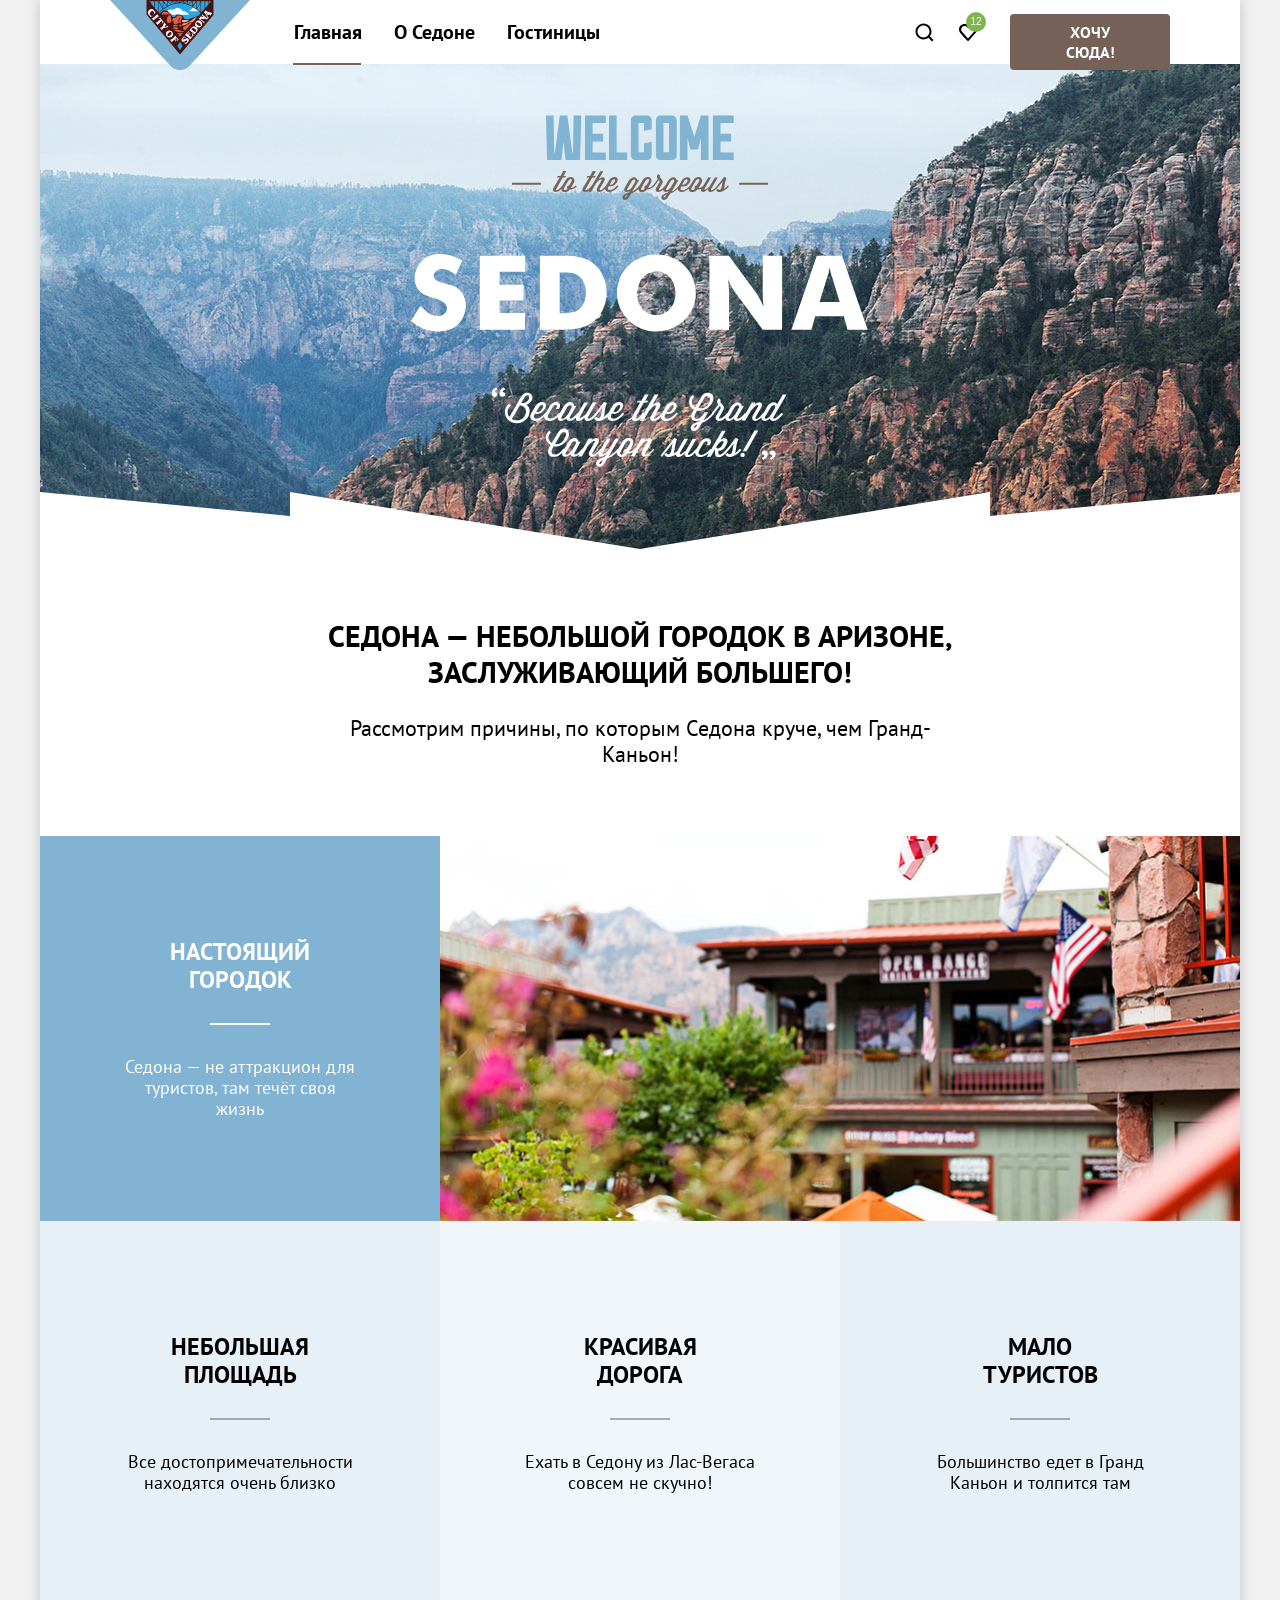
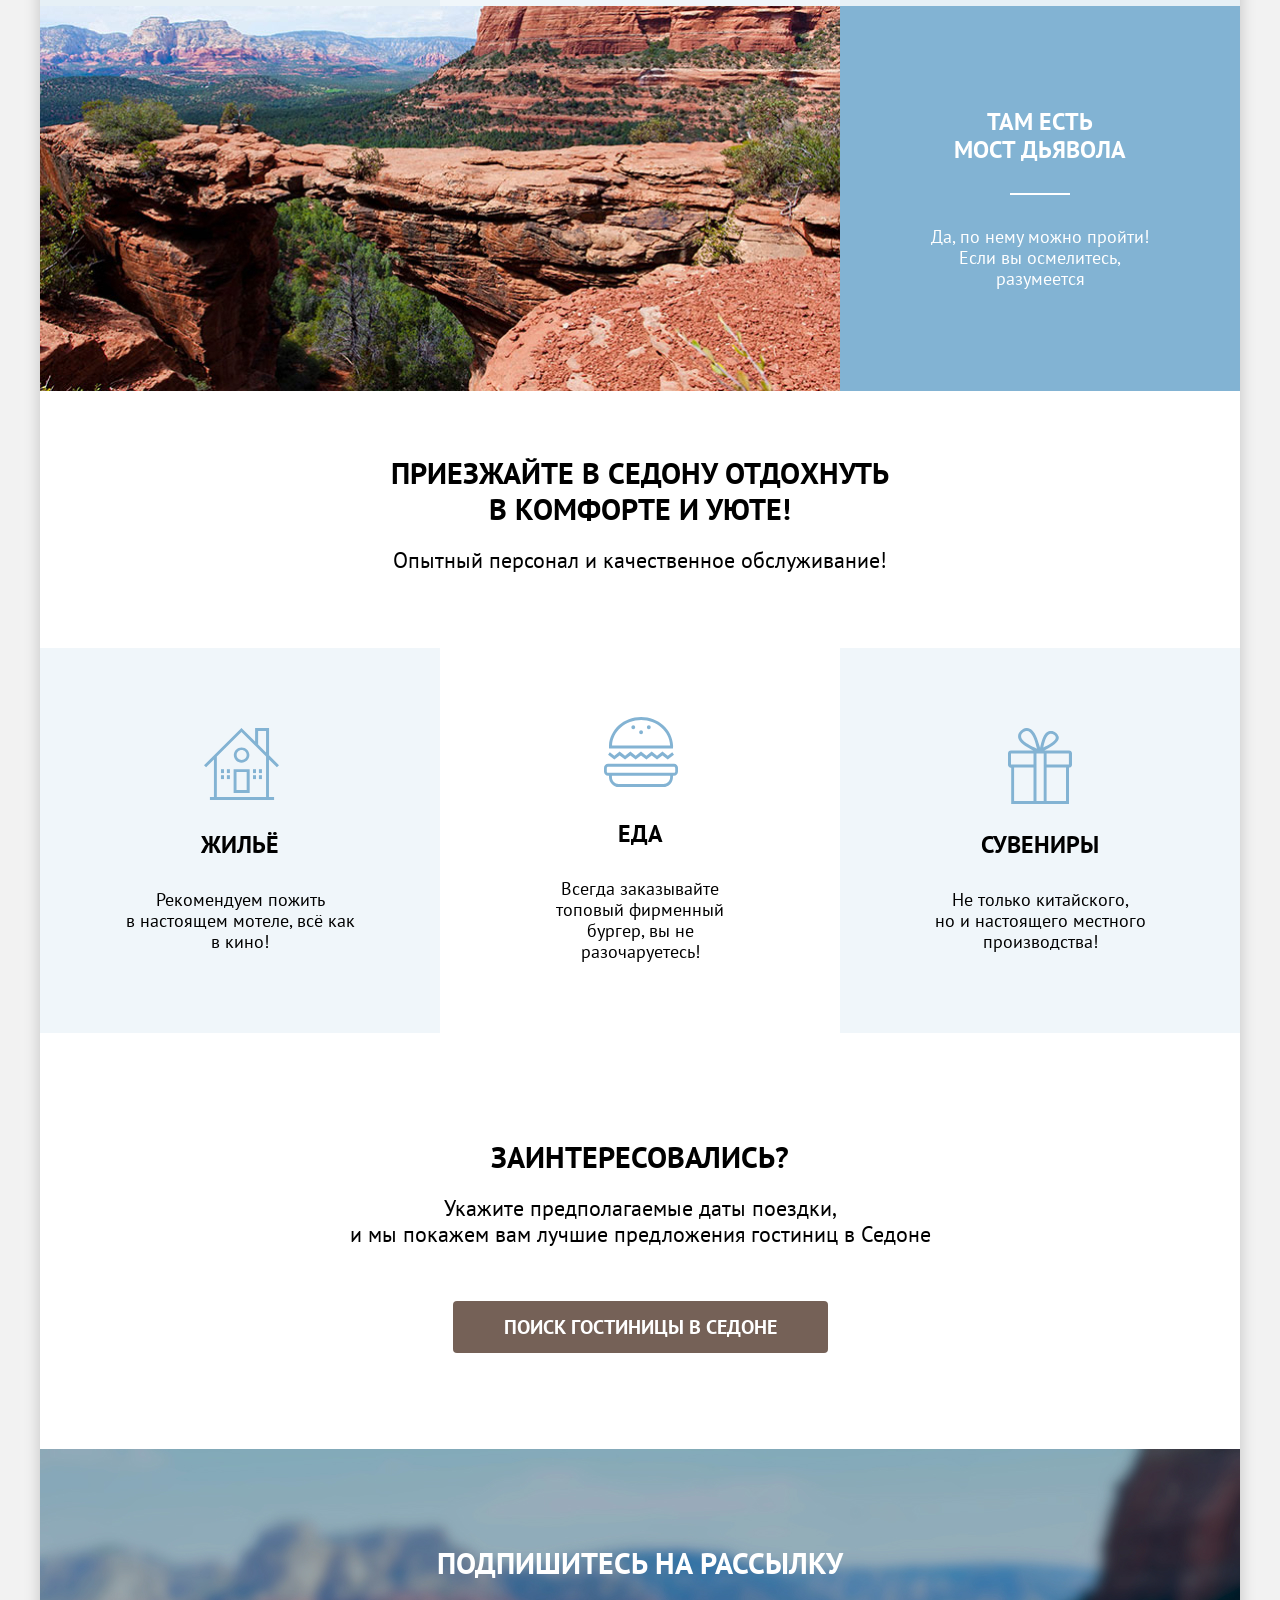
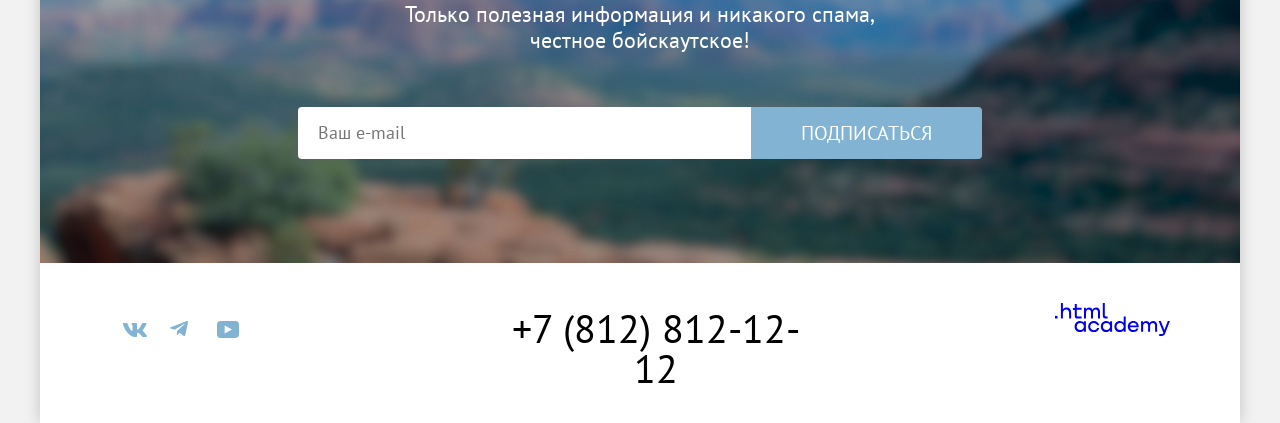
==== commit 718296cc: "Добавляет готовый проект" ====
--- a/index.html
+++ b/index.html
@@ -15,7 +15,7 @@
         </a>
         <nav class="nav">
           <ul class="nav-list">
-            <li class="nav-item">
+            <li class="nav-item activ-page-home">
               <a class="nav-link" href="#">Главная</a>
             </li>
             <li class="nav-item">
@@ -51,73 +51,77 @@
         </section>
 
         <section class="advertising">
-          <h2 class="advertising-title">Седона — небольшой городок в Аризоне,<br>заслуживающий большего!</br></h2>
+          <h2 class="advertising-title">Седона — небольшой городок в Аризоне,<br>заслуживающий большего!</h2>
           <p class="advertising-text">Рассмотрим причины, по которым Седона круче, чем Гранд-Каньон!</p>
         </section>
 
         <section class="reasons">
           <ul class="reasons-list">
-            <div class="reasons-foto">
-              <li class="reasons-item">
+
+            <li class="reasons-photo">
+              <div class="reasons-item">
                 <div class="reasons-box">
-                <h3 class="reasons-title">Настоящий городок</h3>
-                <p class="reasons-text">Седона — не аттракцион для туристов, там течёт своя жизнь</p>
-            </div>
-              </div>
-            <img class="photo-town" src="images/town.jpg" width="800" height="385" alt="Городок Седона">
+                  <h3 class="reasons-title">Настоящий городок</h3>
+                  <p class="reasons-text">Седона — не аттракцион для туристов, там течёт своя жизнь</p>
+                </div>
+                <img class="photo-town" src="images/town.jpg" width="800" height="385" alt="Городок Седона">
+              </div>
             </li>
             <li class="reasons-item">
               <h3 class="reasons-title">Небольшая площадь</h3>
               <p class="reasons-text">Все достопримечательности находятся очень близко</p>
             </li>
             <li class="reasons-item">
-              <h3 class="reasons-title">Красивая <br>дорога</br></h3>
+              <h3 class="reasons-title">Красивая <br>дорога</h3>
               <p class="reasons-text">Ехать в Седону из Лас-Вегаса совсем не скучно!</p>
             </li>
             <li class="reasons-item">
-              <h3 class="reasons-title">Мало <br>туристов</br></h3>
+              <h3 class="reasons-title">Мало <br>туристов</h3>
               <p class="reasons-text">Большинство едет в Гранд Каньон и толпится там</p>
             </li>
-            <div class="reasons-foto">
-              <li class="reasons-item">
-                <h3 class="reasons-title diablo">Там есть мост дьявола</h3>
-                <p class="reasons-text">Да, по нему можно пройти! Если вы осмелитесь, разумеется</p>
-            </div>
-            <img class="photo-bridge" src="images/canyon.jpg" width="800" height="385" alt="Мост Дьвола">
-            </li>
-          </ul>
-        </section>
-
+            <li class="reasons-photo">
+              <div class="reasons-item">
+                <img class="photo-bridge" src="images/canyon.jpg" width="800" height="385" alt="Мост Дьвола">
+                <div class="reasons-box">
+                  <h3 class="reasons-title diablo">Там есть <br>мост дьявола</h3>
+                  <p class="reasons-text">Да, по нему можно пройти! Если вы осмелитесь, разумеется</p>
+                </div>
+              </div>
+            </li>
+          </ul>
+        </section>
         <section class="invite">
           <h2 class="invite-title">Приезжайте в Седону отдохнуть в комфорте и уюте!</h2>
           <p class="invite-text">Опытный персонал и качественное обслуживание!</p>
         </section>
 
-        <section class="adviсe"></section>
-        <ul class="adviсe-list">
-          <li class="adviсe-item home">
-            <h3 class="adviсe-title">Жильё</h3>
-            <p class="adviсe-text">Рекомендуем пожить <br>в настоящем мотеле,</br> всё как в кино!</p>
-          </li>
-          <li class="adviсe-item food">
-            <h3 class="adviсe-title">Еда</h3>
-            <p class="adviсe-text">Всегда заказывайте <br>топовый фирменный бургер,</br> вы не разочаруетесь!</p>
-          </li>
-          <li class="adviсe-item present">
-            <h3 class="adviсe-title">Сувениры</h3>
-            <p class="adviсe-text">Не только китайского, <br>но и настоящего местного<br> производства!</p>
-          </li>
-        </ul>
+        <section class="adviсe">
+          <h2 class="visually-hidden">Советы</h2>
+          <ul class="adviсe-list">
+            <li class="adviсe-item home">
+              <h3 class="adviсe-title">Жильё</h3>
+              <p class="adviсe-text">Рекомендуем пожить <br>в настоящем мотеле, всё как в кино!</p>
+            </li>
+            <li class="adviсe-item food">
+              <h3 class="adviсe-title">Еда</h3>
+              <p class="adviсe-text">Всегда заказывайте <br>топовый фирменный бургер, вы не разочаруетесь!</p>
+            </li>
+            <li class="adviсe-item present">
+              <h3 class="adviсe-title">Сувениры</h3>
+              <p class="adviсe-text">Не только китайского, <br>но и настоящего местного производства!</p>
+            </li>
+          </ul>
         </section>
         <section class="hotel-search">
           <h2 class="hotel-title">Заинтересовались?</h2>
           <p class="hotel-text">Укажите предполагаемые даты поездки, <br>и мы покажем вам лучшие предложения гостиниц в
-            Седоне</br></p>
-          <a class="hotel-search-link" href="#">ПОИСК ГОСТИНИЦЫ В седоне</a>
-        </section>
+            Седоне</p>
+          <button class="sub-hotel-search button-modal" type="submit">ПОИСК ГОСТИНИЦЫ В седоне</button>
+        </section>
+
         <section class="sub-index">
           <h2 class="sub-title">Подпишитесь на рассылку</h2>
-          <p class="sub-text">Только полезная информация и никакого спама, <br>честное бойскаутское!</br></p>
+          <p class="sub-text">Только полезная информация и никакого спама, <br>честное бойскаутское!</p>
           <form class="sub-form" action="https://echo.htmlacademy.ru/" method="post">
             <input class="input-email-index" type="email" name="email" placeholder="Ваш e-mail" required>
             <button class="button-sub" type="submit">Подписаться</button>
@@ -131,16 +135,31 @@
           <ul class="socials-list">
             <li class="socials-item">
               <a class="socials-link vkontakte" href="https://vk.com/htmlacademy">
+                <svg width="24" height="14" viewBox="0 0 24 14" fill="none" xmlns="http://www.w3.org/2000/svg">
+                  <path fill-rule="evenodd" clip-rule="evenodd"
+                    d="M23.45 0.948C23.616 0.402 23.45 0 22.655 0H20.03C19.362 0 19.054 0.347 18.887 0.73C18.887 0.73 17.552 3.926 15.661 6.002C15.049 6.604 14.771 6.795 14.437 6.795C14.27 6.795 14.019 6.604 14.019 6.057V0.948C14.019 0.292 13.835 0 13.279 0H9.151C8.734 0 8.483 0.304 8.483 0.593C8.483 1.214 9.429 1.358 9.526 3.106V6.904C9.526 7.737 9.373 7.888 9.039 7.888C8.149 7.888 5.984 4.677 4.699 1.003C4.45 0.288 4.198 0 3.527 0H0.9C0.15 0 0 0.347 0 0.73C0 1.412 0.89 4.8 4.145 9.281C6.315 12.341 9.37 14 12.153 14C13.822 14 14.028 13.632 14.028 12.997V10.684C14.028 9.947 14.186 9.8 14.715 9.8C15.105 9.8 15.772 9.992 17.33 11.467C19.11 13.216 19.403 14 20.405 14H23.03C23.78 14 24.156 13.632 23.94 12.904C23.702 12.18 22.852 11.129 21.725 9.882C21.113 9.172 20.195 8.407 19.916 8.024C19.527 7.533 19.638 7.314 19.916 6.877C19.916 6.877 23.116 2.451 23.449 0.948H23.45Z"
+                    fill="currentColor" />
+                </svg>
                 <span class="visually-hidden">Vkontakte</span>
               </a>
             </li>
             <li class="socials-item">
               <a class="socials-link telegram" href="https://t.me/htmlacademy ">
+                <svg width="18" height="16" viewBox="0 0 18 16" fill="none" xmlns="http://www.w3.org/2000/svg">
+                  <path
+                    d="M16.785 0.0992597L0.840489 6.24776C-0.247661 6.68481 -0.241365 7.29184 0.640845 7.56253L4.73445 8.83953L14.2058 2.8637C14.6537 2.59121 15.0629 2.7378 14.7265 3.03636L7.05283 9.96185H7.05103L7.05283 9.96275L6.77045 14.1823C7.18413 14.1823 7.36669 13.9925 7.59871 13.7686L9.58705 11.8351L13.7229 14.89C14.4855 15.31 15.0332 15.0941 15.2229 14.1841L17.9379 1.38885C18.2158 0.274623 17.5126 -0.229883 16.785 0.0992597Z"
+                    fill="currentColor" />
+                </svg>
                 <span class="visually-hidden">Telegram</span>
               </a>
             </li>
             <li class="socials-item">
               <a class="socials-link youtube" href="https://www.youtube.com/user/htmlacademyru">
+                <svg width="22" height="17" viewBox="0 0 22 17" fill="none" xmlns="http://www.w3.org/2000/svg">
+                  <path
+                    d="M18.607 0H3.17413C1.31343 0 0 1.59375 0 3.4V13.4937C0 15.4062 1.31343 17 3.17413 17H18.8259C20.4677 17 22 15.4062 22 13.6V3.4C21.7811 1.59375 20.4677 0 18.607 0ZM7.66169 12.5375V4.4625L14.995 8.5L7.66169 12.5375Z"
+                    fill="currentColor" />
+                </svg>
                 <span class="visually-hidden">Youtube</span>
               </a>
             </li>
@@ -151,12 +170,113 @@
           <a class="number" href="tel:+78128121212">+7 (812) 812-12-12</a>
         </section>
         <section class="creator">
+          <h2 class="visually-hidden">Лого академии</h2>
           <a class="logo-academy-link" href="#">
-            <img class="logo-academy" src="images/logo-academy.svg" width="114.9" height="32.9"
-              alt="Логотип html academy"></a>
+            <svg width="115" height="33" viewBox="0 0 115 33" role="img" aria-label="Logo academy" fill="none"
+              xmlns="http://www.w3.org/2000/svg">
+              <path d="M0 12.9V15.5H2.5V12.9H0Z" fill="currentColor" />
+              <path
+                d="M11.6 4.5C10 4.5 8.8 5.2 8 6.2H7.9V0H5.9V15.5H7.9V10.2C7.9 8.1 9.2 6.6 11.2 6.6C13 6.6 14.1 8 14.1 9.8V15.5H16.1V9.4C16.2 6.4 14.3 4.5 11.6 4.5Z"
+                fill="currentColor" />
+              <path
+                d="M26.6 4.8H21.8V1.1H19.8V4.9H17.9V6.9H19.8V12.9C19.8 14.6 20.8 15.6 22.5 15.6H26.6V13.6H22.9C22.2 13.6 21.8 13.2 21.8 12.5V6.8H26.6V4.8Z"
+                fill="currentColor" />
+              <path
+                d="M41.1 4.6C39.5 4.6 38.2 5.4 37.6 6.7H37.5C36.9 5.5 35.7 4.6 34.1 4.6C32.7 4.6 31.6 5.4 31 6.4H30.9V4.8H29V15.4H31V10C31 8 32 6.5 33.6 6.5C35.1 6.5 36 7.5 36 9.1V15.4H38V9.8C38 7.4 39.4 6.5 40.6 6.5C42.1 6.5 43 7.5 43 9.1V15.4H45V8.9C45.1 6.4 43.6 4.6 41.1 4.6Z"
+                fill="currentColor" />
+              <path d="M47.8 12.7C47.8 14.4 48.8 15.4 50.6 15.4H52.6V13.4H50.9C50.2 13.4 49.8 13 49.8 12.3V0H47.8V12.7Z"
+                fill="currentColor" />
+              <path
+                d="M28.9 19.7C28 18.6 26.7 17.9 25 17.9C21.9 17.9 19.6 20.2 19.6 23.5C19.6 26.8 21.9 29.1 25 29.1C26.8 29.1 28 28.3 28.8 27.2H28.9V28.8H30.9V18.2H28.9V19.7ZM25.3 27.1C23.1 27.1 21.7 25.5 21.7 23.5C21.7 21.5 23.1 19.9 25.3 19.9C27.5 19.9 28.9 21.5 28.9 23.5C28.9 25.4 27.5 27.1 25.3 27.1Z"
+                fill="currentColor" />
+              <path
+                d="M44.2 22C43.7 19.6 41.6 17.9 38.8 17.9C35.4 17.9 33.2 20.4 33.2 23.5C33.2 26.6 35.4 29.1 38.8 29.1C41.6 29.1 43.7 27.3 44.2 24.9H42.1C41.7 26.2 40.4 27.2 38.8 27.2C36.6 27.2 35.2 25.6 35.2 23.6C35.2 21.6 36.6 20 38.8 20C40.4 20 41.6 21 42.1 22.2H44.2V22Z"
+                fill="currentColor" />
+              <path
+                d="M55.1 19.7C54.2 18.6 52.9 17.9 51.2 17.9C48.1 17.9 45.8 20.2 45.8 23.5C45.8 26.8 48.1 29.1 51.2 29.1C53 29.1 54.2 28.3 55 27.2H55.1V28.8H57.1V18.2H55.1V19.7ZM51.5 27.1C49.3 27.1 47.9 25.5 47.9 23.5C47.9 21.5 49.3 19.9 51.5 19.9C53.7 19.9 55.1 21.5 55.1 23.5C55.1 25.4 53.6 27.1 51.5 27.1Z"
+                fill="currentColor" />
+              <path
+                d="M68.7 19.8C67.8 18.7 66.5 17.9 64.8 17.9C61.7 17.9 59.4 20.2 59.4 23.5C59.4 26.8 61.6 29.1 64.8 29.1C66.5 29.1 67.8 28.3 68.6 27.3H68.7V28.8H70.7V13.4H68.7V19.8ZM65.1 27.1C62.9 27.1 61.5 25.5 61.5 23.5C61.5 21.5 62.9 19.9 65.1 19.9C67.3 19.9 68.7 21.5 68.7 23.5C68.6 25.5 67.2 27.1 65.1 27.1Z"
+                fill="currentColor" />
+              <path
+                d="M78.3 17.9C75 17.9 72.8 20.4 72.8 23.5C72.8 26.5 74.9 29.1 78.3 29.1C80.8 29.1 82.8 27.8 83.5 25.5H81.4C80.9 26.5 79.8 27.1 78.4 27.1C76.5 27.1 75.1 25.8 75 24.2H83.8C84 20.6 81.8 17.9 78.3 17.9ZM78.3 19.8C80 19.8 81.3 20.8 81.6 22.4H75.1C75.4 20.9 76.6 19.8 78.3 19.8Z"
+                fill="currentColor" />
+              <path
+                d="M98.2 17.9C96.6 17.9 95.3 18.7 94.6 19.9H94.5C93.9 18.7 92.7 17.9 91.1 17.9C89.7 17.9 88.6 18.6 88 19.7V18.2H86.1V28.8H88.1V23.4C88.1 21.4 89.1 20 90.7 19.9C92.2 19.9 93.1 20.9 93.1 22.5V28.8H95.1V23.2C95.1 20.8 96.5 19.9 97.7 19.9C99.2 19.9 100.1 20.9 100.1 22.5V28.8H102.1V22.3C102.2 19.7 100.7 17.9 98.2 17.9Z"
+                fill="currentColor" />
+              <path
+                d="M109.4 27L105.8 18.1H103.6L108.4 29.7C108.1 30.6 107.7 30.9 106.7 30.9H104.2V32.9H106.7C108.5 32.9 109.5 32.1 110.2 30.3L114.9 18.1H112.8L109.4 27Z"
+                fill="currentColor" />
+            </svg>
+          </a>
         </section>
       </footer>
     </div>
+
+
+
+
+    <section class="modal">
+      <div class="modal-window">
+        <h2 class="modal-title">Поиск гостиницы в Седоне</h2>
+        <form class="search-hotel" action="https://echo.htmlacademy.ru/" method="post">
+          <ul class="data-list">
+            <li class="data-item">
+              <label class="label-title" for="arrival-date">Дата заезда:</label>
+              <div class="input-group">
+                <input class="data-input" type="text" name="arrival-date" id="arrival-date" placeholder="Укажите дату"
+                  value="27 апреля 2020" required>
+                <span class="modal-mess warning-mess">Мы не можем отправить вас в прошлое.</span>
+              </div>
+            </li>
+            <li class="data-item">
+              <label class="label-title" for="departure-date">Дата выезда:</label>
+              <div class="input-group">
+                <input class="data-input" type="text" name="departure-date" id="departure-date"
+                  placeholder="Укажите дату" value="1 сентября 2023" required>
+                <span class="modal-mess">На эти даты есть свободные номера. Пока есть.</span>
+              </div>
+            </li>
+          </ul>
+          <ul class="age-list">
+            <li class="age-item">
+              <label class="label-title age-label" for="adult">Взрослые: </label>
+              <div class="button-number">
+                <button class="button-sign" type="button">-</button>
+                <input class="number-input" type="number" name="adult" id="adult" value="2">
+                <button class="button-sign" type="button">+</button>
+              </div>
+            </li>
+            <li class="age-item">
+              <label class="label-title kid-label" for="kid">Дети:</label>
+              <div class="popover">
+                <button class="button-popover" type="button">
+                  i
+                  <span class="visually-hidden">Открыть дополнительную информацию.</span>
+                </button>
+                <p class="popover-content">
+                  <span class="popover-text">
+                    Укажите количество детей, которые будут с вами, возраст
+                    которых от 6 до 18 лет. Дети до 6 лет размещаются бесплатно.
+                  </span>
+                </p>
+                <div class="button-number">
+                  <button class="button-sign" type="button">-</button>
+                  <input class="number-input" type="number" name="kid" id="kid" value="2">
+                  <button class="button-sign" type="button">+</button>
+                </div>
+              </div>
+            </li>
+          </ul>
+        </form>
+        <button class="search-modal" type="submit">Найти</button>
+        <button class="close-modal">
+          <span class="visually-hidden">Закрыть модальное окно</span>
+        </button>
+      </div>
+    </section>
+
+    <script src="./scripts/scripts.js"></script>
   </body>
 
 </html>
--- a/styles/styles.css
+++ b/styles/styles.css
@@ -1,5 +1,5 @@
 @font-face {
-  font-family: "PT Sans", sans-serif;
+  font-family: "PT Sans";
   font-weight: 400;
   font-style: normal;
   src: url("../fonts/ptsans-400.woff2") format("woff2");
@@ -7,7 +7,7 @@
 }
 
 @font-face {
-  font-family: "PT Sans", sans-serif;
+  font-family: "PT Sans";
   font-weight: 700;
   font-style: normal;
   src: url("../fonts/ptsans-700.woff2") format("woff2");
@@ -25,26 +25,13 @@
   clip: rect(0 0 0 0);
 }
 
-/* .button {
-  background-color: #756157;
-  color: #ffffff;
-  display: inline-block;
-  text-decoration: none;
-  border: none;
-  border-radius: 4px;
-  text-transform: uppercase;
-  text-align: center;
-  padding: 8px 34px;
-  font-family: inherit;
-} */
-
 html {
   height: 100%;
 }
 
 body {
   margin: 0;
-  font-family: PS Sans, sans-serif;
+  font-family: "PS Sans", sans-serif;
   font-size: 18px;
   line-height: 21px;
   font-weight: 400;
@@ -99,6 +86,36 @@
   line-height: 24px;
   font-weight: 700;
   text-align: center;
+}
+
+.activ-page-home {
+  position: relative;
+}
+
+.activ-page-home:before {
+  position: absolute;
+  content: "";
+  width: 68px;
+  height: 2px;
+  background-color: #756257;
+  bottom: -1px;
+  left: calc(50% - 35px);
+  z-index: 3;
+}
+
+.activ-page-hotels {
+  position: relative;
+}
+
+.activ-page-hotels:before {
+  position: absolute;
+  content: "";
+  width: 93px;
+  height: 2px;
+  background-color: #756257;
+  bottom: -1px;
+  left: calc(50% - 45px);
+  z-index: 3;
 }
 
 .nav-user {
@@ -240,7 +257,6 @@
 .reasons-list {
   display: grid;
   grid-template-columns: 400px 400px 400px;
-  grid-template-rows: 385px 385px 385px;
   list-style: none;
   padding: 0;
   margin: 0;
@@ -251,7 +267,7 @@
 }
 
 .reasons-title {
-  padding-top: 102px;
+  padding-top: 112px;
   padding-bottom: 31px;
   width: 230px;
   margin: 0 auto;
@@ -261,6 +277,7 @@
   font-weight: 700;
   text-transform: uppercase;
   text-align: center;
+  position: relative;
 }
 
 .reasons-title::before {
@@ -293,18 +310,26 @@
   background-color: rgba(131, 179, 211, 0.122);
 }
 
-.reasons-foto {
+.reasons-photo {
+  grid-column: 1/-1;
+}
+
+.reasons-photo .reasons-item {
+  display: flex;
+}
+
+.reasons-photo .reasons-box {
   background-color: #82b3d3;
   color: #ffffff;
-}
-
-.photo-town {
-  grid-column: 2/4;
-}
-
-.photo-bridge {
-  grid-column: 1/3;
-  grid-row: 3;
+  width: 400px;
+}
+
+.reasons-photo .reasons-title {
+  padding-top: 102px;
+}
+
+.reasons-photo .reasons-title::before {
+  background-color: #ffffff;
 }
 
 .invite {
@@ -415,7 +440,7 @@
   font-weight: 400;
 }
 
-.hotel-search-link {
+.sub-hotel-search {
   display: block;
   background-color: #756157;
   color: #ffffff;
@@ -425,7 +450,7 @@
   text-transform: uppercase;
   text-align: center;
   box-sizing: border-box;
-  padding: 8px 50px;
+  padding: 8px 48px;
   font-family: PT Sans, sans-serif;
   font-size: 20px;
   line-height: 36px;
@@ -481,9 +506,9 @@
 
 .input-email-index {
   border: none;
-  width: 452px;
+  width: 415px;
   border-radius: 4px 0 0 4px;
-  padding: 14px 345px 14px 20px;
+  padding: 14px 20px 14px 20px;
   font-family: PT Sans, sans-serif;
   font-size: 18px;
   line-height: 24px;
@@ -493,7 +518,7 @@
 .input-email {
   background-color: #f2f2f2;
   border: none;
-  width: 452px;
+  width: 424px;
   border-radius: 4px 0 0 4px;
   padding: 20px 14px;
   font-family: PT Sans, sans-serif;
@@ -503,15 +528,15 @@
 }
 
 .button-sub {
-  background-color: #82B3D3;
+  background-color: #82b3d3;
   color: #ffffff;
   border: none;
   border-radius: 0 4px 4px 0;
   text-decoration: none;
   text-transform: uppercase;
   text-align: center;
-  padding: 8px 50px 8px 0;
-  font-family: PT Sans, sans-serif;
+  padding: 0;
+  font-family: "PT Sans", sans-serif;
   font-size: 20px;
   line-height: 36px;
   font-weight: 400;
@@ -543,8 +568,8 @@
   height: 40px;
 }
 
-.vkontakte {
-  background-image: url("../images/icons/vk.png");
+.socials-link {
+  color: #83b3d3;
   background-repeat: no-repeat;
   display: block;
   background-position: center;
@@ -553,24 +578,43 @@
   padding: 13px 11px;
 }
 
-.telegram {
-  background-image: url("../images/icons/tg.png");
-  background-repeat: no-repeat;
-  display: block;
-  background-position: center;
-  width: 24px;
-  height: 14px;
-  padding: 13px 11px;
-}
-
-.youtube {
-  background-image: url("../images/icons/yt.png");
-  background-repeat: no-repeat;
-  display: block;
-  background-position: center;
-  width: 24px;
-  height: 14px;
-  padding: 13px 11px;
+.socials-link:hover {
+  color: #68a2ca;
+}
+
+.socials-link:focus {
+  color: #68a2ca;
+  outline: none;
+}
+
+.socials-link:active {
+  color: rgba(104, 163, 202, 0.3);
+}
+
+.number .number:hover {
+  color: #756157;
+}
+
+.number:focus {
+  color: #756157;
+  outline: none;
+}
+
+.number:active {
+  color: rgba(117, 97, 87, 0.3);
+}
+
+.logo-academy-link:hover {
+  color: #756157;
+}
+
+.logo-academy-link:focus {
+  color: #756157;
+  outline: none;
+}
+
+.logo-academy-link:active {
+  color: rgba(117, 97, 87, 0.3);
 }
 
 .contacts {
@@ -603,6 +647,7 @@
   background: url("../images/filter-backgroud.jpg");
   background-color: #334d57;
   background-repeat: no-repeat;
+  font-family: PT Sans, sans-serif;
 }
 
 .inner-header {
@@ -631,103 +676,197 @@
   font-weight: 400;
   padding: 0;
   margin: 0;
-}
-
-.breadcrumbs-item {
-  padding-left: 28px;
-  min-height: 21px;
-}
-
+  height: 21px;
+  gap: 24px;
+}
+
+
+.breadcrumbs-item:not(:first-child) {
+  list-style-image: url("../images/icons/breadcrumbs-marker.svg");
+  padding-left: 3px;
+}
 
 .breadcrumbs-home {
-  display: block;
   background: url("../images/icons/breadcrumbs-home.svg");
+  display: block;
+  box-sizing: border-box;
   background-repeat: no-repeat;
-  width: 13px;
-  height: 15px;
+  background-position: 0 0;
+  background-size: cover;
+  width: 12px;
+  height: 13px;
+  padding: 7px;
+}
+
+.breadcrumbs-link:hover {
+  opacity: 0.6;
+}
+
+.breadcrumbs-link:focus {
+  outline: none;
+}
+
+.breadcrumbs-link:active {
+  opacity: 0.3;
 }
 
 .filters {
+  display: flex;
   color: #ffffff;
-  font-family: PT Sans, sans-serif;
   width: 1060px;
-  padding: 0 70px 70px 70px;
-}
-
-.catalog-filter {
-  display: flex;
+  padding: 0 70px 57px 70px;
 }
 
 .fieldset {
   padding: 0;
   margin: 0;
+  font-family: "PS Sans", sans-serif;
+}
+
+.filter-box {
+  margin: 0;
+  border: none;
+  padding: 0;
+  column-gap: 20px;
 }
 
 .comfort-box {
-  margin: 0;
-  border: none;
-  padding: 0;
-  padding-right: 70px;
-}
-
-.comfort-list {
+  margin-right: 38px;
+  width: 150px;
+}
+
+.type-box {
+  margin-right: 82px;
+  width: 150px;
+}
+
+.price-box {
+  margin-right: 69px;
+  width: 288px;
+}
+
+.filter-list {
   list-style: none;
   margin: 0;
   padding: 0;
-}
-
-.comfort-title {
-  font-family: PT Sans, sans-serif;
+  margin-right: 70px;
+}
+
+.filter-item {
+  margin-bottom: 16px;
+}
+
+.filter-item:hover {
+  opacity: 60%;
+}
+
+.filter-item:active {
+  opacity: 30%;
+}
+
+.filter-title {
+  display: block;
+  font-family: inherit;
   font-size: 20px;
   line-height: 24px;
   font-weight: 700;
-  padding-bottom: 32px;
-}
-
-.type-box {
-  margin: 0;
-  border: none;
-  padding: 0;
-  padding-right: 140px;
-  min-width: 150px;
-}
-
-.type-title {
-  font-family: PT Sans, sans-serif;
-  font-size: 20px;
-  line-height: 24px;
-  font-weight: 700;
-  padding-bottom: 32px;
-}
-
-.type-list {
+  padding: 0 0 32px 0;
+  text-transform: capitalize;
+}
+
+.checkbox {
+  padding-left: 36px;
+  display: inline-block;
+  position: relative;
+  cursor: pointer;
+}
+
+.checkbox::before {
+  content: "";
+  width: 20px;
+  height: 20px;
+  position: absolute;
+  left: 0;
+  top: 2px;
+  background-color: #ffffff;
+  border-radius: 4px;
+}
+
+.checkbox::after {
+  content: "";
+  width: 9px;
+  height: 5px;
+  position: absolute;
+  left: 5px;
+  top: 7px;
+  border-left: 2px solid #3f5e72;
+  border-bottom: 2px solid #3f5e72;
+  transform: rotate(-45deg);
+  display: none;
+}
+
+checkbox::after:focus {
+  border: 3px solid #82b3d3;
+}
+
+checkbox::after:active {
+  border: 2px solid #82b3d3;
+}
+
+.radiobox {
+  padding-left: 36px;
+  display: inline-block;
+  position: relative;
+  cursor: pointer;
+}
+
+.radiobox::before {
+  content: "";
+  width: 20px;
+  height: 20px;
+  position: absolute;
+  left: 2px;
+  top: 2px;
+  background-color: #ffffff;
+  border-radius: 50%;
+}
+
+.radiobox::after {
+  content: "";
+  width: 10px;
+  height: 10px;
+  border-radius: 50%;
+  position: absolute;
+  left: 7px;
+  top: 7px;
+  background-color: #3f5e72;
+  display: none;
+}
+
+.control:checked + .control-label::after {
+  display: block
+}
+
+.filter-label {
+  font-weight: 400;
+  font-size: 18px;
+  line-height: 23px;
+}
+
+.range-form {
+  display: flex;
   list-style: none;
-  margin: 0;
-  padding: 0;
-}
-
-.price-box {
-  margin: 0;
-  border: none;
-  padding: 0;
-  padding-right: 70px;
-  min-width: 288px;
-}
-
-.price-title {
-  font-family: PT Sans, sans-serif;
-  font-size: 20px;
-  line-height: 24px;
-  font-weight: 700;
-  padding-bottom: 32px;
-
-}
-
-.range-form {
-  display: flex;
-  list-style: none;
-  margin: 0;
-  padding: 0;
+  column-gap: 2px;
+  margin: 0;
+  padding: 0;
+}
+
+.input-min {
+  border-radius: 4px 0 0 4px;
+}
+
+.input-max {
+  border-radius: 0 4px 4px 0;
 }
 
 .range-item {
@@ -743,6 +882,32 @@
   line-height: 24px;
   background-color: #f2f2f2;
   border: none;
+  position: relative;
+}
+
+.range-input:hover {
+  background-color: #e5e5e5;
+}
+
+.range-input:focus {
+  background-color: #e5e5e5;
+  border: 2px solid #82b3d3;
+}
+
+.range-label {
+  position: absolute;
+  top: 12px;
+  right: 20px;
+  font-weight: 400;
+  font-size: 18px;
+  line-height: 24px;
+  color: rgba(0, 0, 0, 0.3);
+}
+
+.range-input::-webkit-outer-spin-button,
+.range-input::-webkit-inner-spin-button {
+  -webkit-appearance: none;
+  margin: 0;
 }
 
 .range-box {
@@ -785,12 +950,14 @@
 .button-filter {
   display: flex;
   flex-direction: column;
-  padding: 0;
-  margin: 0;
+  justify-content: end;
+  padding: 0;
+  margin: 0;
+  width: 191px;
 }
 
 .button-look {
-  background-color: #82B3D3;
+  background-color: #82b3d3;
   color: #ffffff;
   border: none;
   border-radius: 4px;
@@ -803,12 +970,30 @@
   line-height: 20px;
   font-weight: 400;
   width: 191px;
+  margin-bottom: 32px;
+}
+
+.button-look:hover {
+  background-color: #68a2ca;
+}
+
+.button-look:focus {
+  background-color: #68a2ca;
+}
+
+.button-look:active {
+  color: rgba(255, 255, 255, 0.3);
+}
+
+.button-look:disabled {
+  background-color: #e5e5e5;
 }
 
 .button-reset {
   background-color: rgba(0, 0, 0, 0);
   color: #ffffff;
   border: none;
+  border-radius: 4px;
   text-decoration: none;
   text-transform: uppercase;
   text-align: center;
@@ -818,16 +1003,36 @@
   line-height: 20px;
   font-weight: 400;
   width: 191px;
+  margin-bottom: 14px;
+}
+
+.button-reset:hover {
+  opacity: 60%;
+}
+
+.button-reset:focus {
+  border: 3px solid #82b3d3;
+}
+
+.button-reset:active {
+  color: rgba(255, 255, 255, 0.3);
+}
+
+.button-reset:disabled {
+  opacity: 10%;
 }
 
 .sorting {
   display: flex;
   justify-content: space-between;
   width: 1060px;
-  padding: 50px 0 40px 0;
+  padding: 50px 0 36px 0;
 }
 
 .sorting-title {
+  display: flex;
+  justify-content: center;
+  align-items: center;
   margin: 0;
   font-family: PT Sans, sans-serif;
   font-size: 30px;
@@ -837,12 +1042,30 @@
 }
 
 .sorting-control {
+  box-sizing: border-box;
+  padding: 12px 0 12px 16px;
   width: 292px;
-  padding-right: 70px;
+  margin-right: 70px;
+  margin-left: 200px;
   font-family: PT Sans, sans-serif;
   font-size: 18px;
   line-height: 21px;
   font-weight: 400;
+  border-radius: 6px;
+  border-color: #e5e5e5;
+}
+
+.sorting-control:hover {
+  border: 2px solid #68a2ca;
+}
+
+.sorting-control:focus {
+  border: 2px solid #68a2ca;
+}
+
+.sorting-control:disabled {
+  border: 2px solid rgba(0, 0, 0, 0.3);
+  color: rgba(0, 0, 0, 0.3);
 }
 
 .view-lists {
@@ -862,6 +1085,18 @@
   border-radius: 4px;
 }
 
+.view-item:hover {
+  border: 2px solid #000000;
+}
+
+.view-item:focus {
+  border: 2px solid #68a2ca;
+}
+
+.view-item:active {
+  border: 2px solid #000000;
+}
+
 .view-cards {
   background-image: url("../images/icons/cards.svg");
   display: block;
@@ -901,6 +1136,10 @@
   gap: 20px;
 }
 
+.cards-hotels {
+  margin-bottom: 40px;
+}
+
 .card {
   display: flex;
   flex-direction: column;
@@ -931,7 +1170,6 @@
 
 .card-text {
   display: flex;
-  flex-wrap: wrap;
   justify-content: space-between;
   font-family: PT Sans, sans-serif;
   font-size: 18px;
@@ -942,6 +1180,7 @@
   padding-bottom: 16px;
 }
 
+
 .description {
   width: 140px;
 }
@@ -954,11 +1193,13 @@
 
 .buttons {
   display: flex;
+  column-gap: 20px;
   justify-content: space-between;
   font-family: PT Sans, sans-serif;
-}
-
-.button-details {
+  padding-bottom: 16px;
+}
+
+.link-details {
   background-color: #756157;
   color: #ffffff;
   border: none;
@@ -967,11 +1208,24 @@
   text-transform: uppercase;
   text-align: center;
   padding: 8px 20px;
+  box-sizing: border-box;
   font-family: PT Sans, sans-serif;
   font-size: 16px;
   line-height: 20px;
   font-weight: 700;
   width: 140px;
+}
+
+.link-details:hover {
+  background-color: #615048;
+}
+
+.link-details:focus {
+  background-color: #615048;
+}
+
+.link-details:active {
+  color: rgba(255, 255, 255, 0.3);
 }
 
 .button-favorites {
@@ -983,6 +1237,7 @@
   text-transform: uppercase;
   text-align: center;
   padding: 8px 20px;
+  box-sizing: border-box;
   font-family: PT Sans, sans-serif;
   font-size: 16px;
   line-height: 20px;
@@ -990,43 +1245,86 @@
   width: 140px;
 }
 
+.button-favorites:hover {
+  background-color: #68a2ca;
+}
+
+.button-favorites:focus {
+  background-color: #68a2ca;
+}
+
+.button-favorites:active {
+  color: rgba(255, 255, 255, 0.3);
+}
+
+.button-favorites:disabled {
+  background-color: #e5e5e5;
+}
+
+.added-favorites {
+  background-color: #7db54f;
+}
+
+.added-favorites:hover {
+  background-color: #6c9e42;
+}
+
+.added-favorites:focus {
+  background-color: #6c9e42;
+}
+
+.added-favorites:active {
+  color: rgba(255, 255, 255, 0.3);
+}
+
+.added-favorites:disabled {
+  background-color: #e5e5e5;
+}
+
 .rating {
   display: flex;
   justify-content: space-between;
+  width: 300px;
+  align-items: center;
+  margin: 0;
 }
 
 .rating-text {
+  display: flex;
+  justify-content: center;
+  align-items: center;
   background-color: #f2f2f2;
   color: #333333;
-  border: none;
   border-radius: 4px;
   text-decoration: none;
   text-transform: uppercase;
-  text-align: center;
-  /* padding: 8px 20px; */
+  box-sizing: border-box;
   font-family: PT Sans, sans-serif;
   font-size: 16px;
   line-height: 20px;
   font-weight: 400;
   width: 140px;
+  min-height: 37px;
+  margin-left: 55px;
 }
 
 .rating-stars {
-  display: inline-block;
+  display: block;
+  width: 18px;
   height: 17px;
   background: url("../images/icons/stars.svg") space 0 0;
 }
 
 .stars-two {
-  width: 40px;
+  width: 42px;
 }
 
 .stars-three {
-  width: 60px;
+  width: 66px;
 }
 
 .stars-four {
-  width: 80px;
+  width: 89px;
 }
 
 .stars-five {
@@ -1037,31 +1335,365 @@
   display: flex;
   justify-content: start;
   flex-wrap: wrap;
+  column-gap: 8px;
   list-style: none;
   padding: 0;
   margin: 0;
-  padding-top: 80px;
-}
-
-.pagins-item {
+  padding-top: 36px;
+  padding-bottom: 60px;
+  position: relative;
+}
+
+.pagins-link {
+  display: flex;
+  justify-content: center;
+  align-items: center;
+  text-decoration: none;
+  font-family: PT Sans, sans-serif;
+  font-size: 20px;
+  line-height: 36px;
+  font-weight: 700;
+  color: #ffffff;
   background-color: #82b3d3;
   width: 60px;
   height: 60px;
-  padding-right: 8px;
   border-radius: 4px;
 }
 
-.pagins-link {
-  text-decoration: none;
-  font-family: PT Sans, sans-serif;
-  font-size: 20px;
-  line-height: 36px;
-  font-weight: 700;
-  color: #ffffff;
-
+.pagins-link:active {
+  color: rgba(255, 255, 255, 0.3)
+}
+
+.pagins-active {
+  background-color: #f2f2f2;
+  color: #000000;
+}
+
+.pagins-empty {
+  background-color: #fff;
+  color: #000000;
+}
+
+.pagins:before {
+  position: absolute;
+  content: "";
+  width: 1060px;
+  height: 1px;
+  bottom: 158px;
+  background-color: #e5e5e5;
+  z-index: 3;
 }
 
 .inner-hotel {
   width: 1060px;
   margin: 0 auto;
 }
+
+
+.modal {
+  position: fixed;
+  top: 0;
+  left: 0;
+  width: 100%;
+  height: 100%;
+  background-color: rgba(242, 242, 242, 0.8);
+  justify-content: center;
+  align-items: center;
+  display: none;
+}
+
+.modal-show {
+  display: flex;
+}
+
+.modal-window {
+  width: 717px;
+  min-height: 576px;
+  background-color: #ffffff;
+  border-radius: 30px;
+  box-shadow: 0 0 15px 0 rgba(0, 0, 0, 0.15);
+  box-sizing: border-box;
+  position: relative;
+  padding: 64px 70px;
+  font-family: "PT Sans", sans-serif;
+  font-size: 16px;
+  line-height: 20px;
+  font-weight: 400;
+}
+
+.modal-title {
+  font-family: inherit;
+  font-size: 30px;
+  line-height: 36px;
+  font-weight: 700;
+  text-transform: uppercase;
+  padding-bottom: 64px;
+}
+
+.data-list {
+  list-style: none;
+  padding: 0;
+  margin: 0;
+  font-family: "PT Sans", sans-serif;
+  font-size: 20px;
+  line-height: 24px;
+  font-weight: 700;
+}
+
+.data-item {
+  display: flex;
+  justify-content: space-between;
+  margin-bottom: 23px;
+  align-items: flex-start;
+  min-height: 48px;
+}
+
+.label-title {
+  display: block;
+  min-width: 125px;
+  padding: 12px 0;
+  margin-right: 12px;
+}
+
+.data-input {
+  background-image: url("../images/icons/date.svg");
+  background-repeat: no-repeat;
+  position: relative;
+  box-sizing: border-box;
+  width: 440px;
+  min-height: 48px;
+  background-color: #f2f2f2;
+  border: none;
+  padding-left: 20px;
+  border-radius: 4px;
+  background-position: 402px 14px;
+  margin-bottom: 3px;
+  font-family: "PT Sans", sans-serif;
+  font-size: 18px;
+  line-height: 24px;
+  font-weight: 700;
+}
+
+.data-input:hover{
+background-color: #e5e5e5;
+}
+
+.data-input:focus{
+background-color: #e5e5e5;
+border: 2px solid #83b3d3;
+}
+
+.modal-mess {
+  font-family: "PT Sans", sans-serif;
+  font-size: 16px;
+  line-height: 21px;
+  font-weight: 400;
+  color: #333333;
+  width: 440px;
+  margin: 4px 20px;
+}
+
+.warning-mess {
+  color: #ff5757;
+}
+
+
+.age-list {
+  display: flex;
+  justify-content: space-between;
+  list-style: none;
+  padding: 0;
+  margin: 0;
+  font-family: "PT Sans", sans-serif;
+  font-size: 20px;
+  line-height: 24px;
+  font-weight: 700;
+  margin-bottom: 48px;
+}
+
+.age-item {
+  display: flex;
+  height: 48px;
+}
+
+.button-number {
+  display: flex;
+  height: 48px;
+}
+
+.button-sign {
+  padding: 0;
+  margin: 0;
+  width: 40px;
+  color: rgba(117, 97, 87, 0.3);
+  font-size: 26px;
+  border: none;
+}
+
+.button-sign:hover {
+  color: #000000;
+}
+
+.button-sign:focus {
+  color: #000000;
+  border: 2px solid #82b3d3;
+
+}
+
+.number-input {
+  font-family: inherit;
+  position: relative;
+  width: 31px;
+  font-weight: 700;
+  font-size: 18px;
+  line-height: 24px;
+  background-color: #f2f2f2;
+  border: none;
+  padding: 0;
+  box-sizing: border-box;
+}
+
+.number-input::placeholder {
+  opacity: 0.6;
+}
+
+.kid-label {
+  margin-right: 10px;
+  color: #000000;
+  font-weight: 700;
+  font-size: 20px;
+  line-height: 24px;
+  padding-top: 12px;
+  width: 122px;
+}
+
+.popover {
+  position: relative;
+}
+
+.button-popover {
+  align-self: center;
+  width: 26px;
+  height: 26px;
+  background-color: #83b3d3;
+  border-radius: 50%;
+  border: none;
+  color: #ffffff;
+  font-family: inherit;
+  font-size: 18px;
+}
+
+.popover-content {
+  margin: 0;
+  box-sizing: border-box;
+  width: 256px;
+  position: absolute;
+  top: 100%;
+  left: 50%;
+  transform: translateX(-50%);
+  display: none;
+}
+
+.popover-text {
+  display: block;
+  padding: 19px 18px 23px 22px;
+  color: #ffffff;
+  font-weight: 400;
+  font-size: 16px;
+  line-height: 20px;
+  background-color: #333333;
+  box-shadow: 0 15px 30px rgb(0, 0, 0, 0.3);
+  border-radius: 10px;
+  position: relative;
+}
+
+.popover-text:before {
+  content: "";
+  display: block;
+  background-image: url("../img/popover.svg");
+  background-repeat: no-repeat;
+  background-size: contain;
+  width: 26px;
+  height: 26px;
+  position: absolute;
+  top: -11px;
+  left: 115px;
+}
+
+.popover:hover .popover-content {
+  display: block;
+}
+
+.popover:focus-within .popover-content {
+  display: block;
+}
+
+.search-modal {
+  width: 100%;
+  height: 60px;
+  background-color: #83b3d3;
+  border-radius: 10px;
+  color: #ffffff;
+  font-family: inherit;
+  font-weight: 700;
+  font-size: 20px;
+  line-height: 24px;
+  text-align: center;
+  text-transform: uppercase;
+  padding: 18px 77px;
+  box-sizing: border-box;
+  border: none;
+}
+
+.search-modal:active {
+  color: rgba(255, 255, 255, 0.3)
+}
+
+.close-modal {
+  width: 52px;
+  height: 52px;
+  position: absolute;
+  top: 64px;
+  right: 52px;
+  background-color: #f2f2f2;
+  border-radius: 50%;
+  border: none;
+  cursor: pointer;
+}
+
+.close-modal::before {
+  position: absolute;
+  top: 26px;
+  right: 17px;
+  content: "";
+  width: 18px;
+  height: 2px;
+  rotate: 45deg;
+  background-color: #000000;
+}
+
+.close-modal::after {
+  position: absolute;
+  top: 26px;
+  right: 17px;
+  content: "";
+  width: 18px;
+  height: 2px;
+  rotate: -45deg;
+  background-color: #000000;
+}
+
+.close-modal:hover {
+  background-color: #e5e5e5;
+}
+
+.close-modal:focus {
+  background-color: #e5e5e5;
+  border: 2px solid #83b3d3;
+  box-sizing: border-box;
+}
+
+.close-modal:active {
+  background-color: #e5e5e5;
+  color: rgba(0, 0, 0, 0.126);
+}
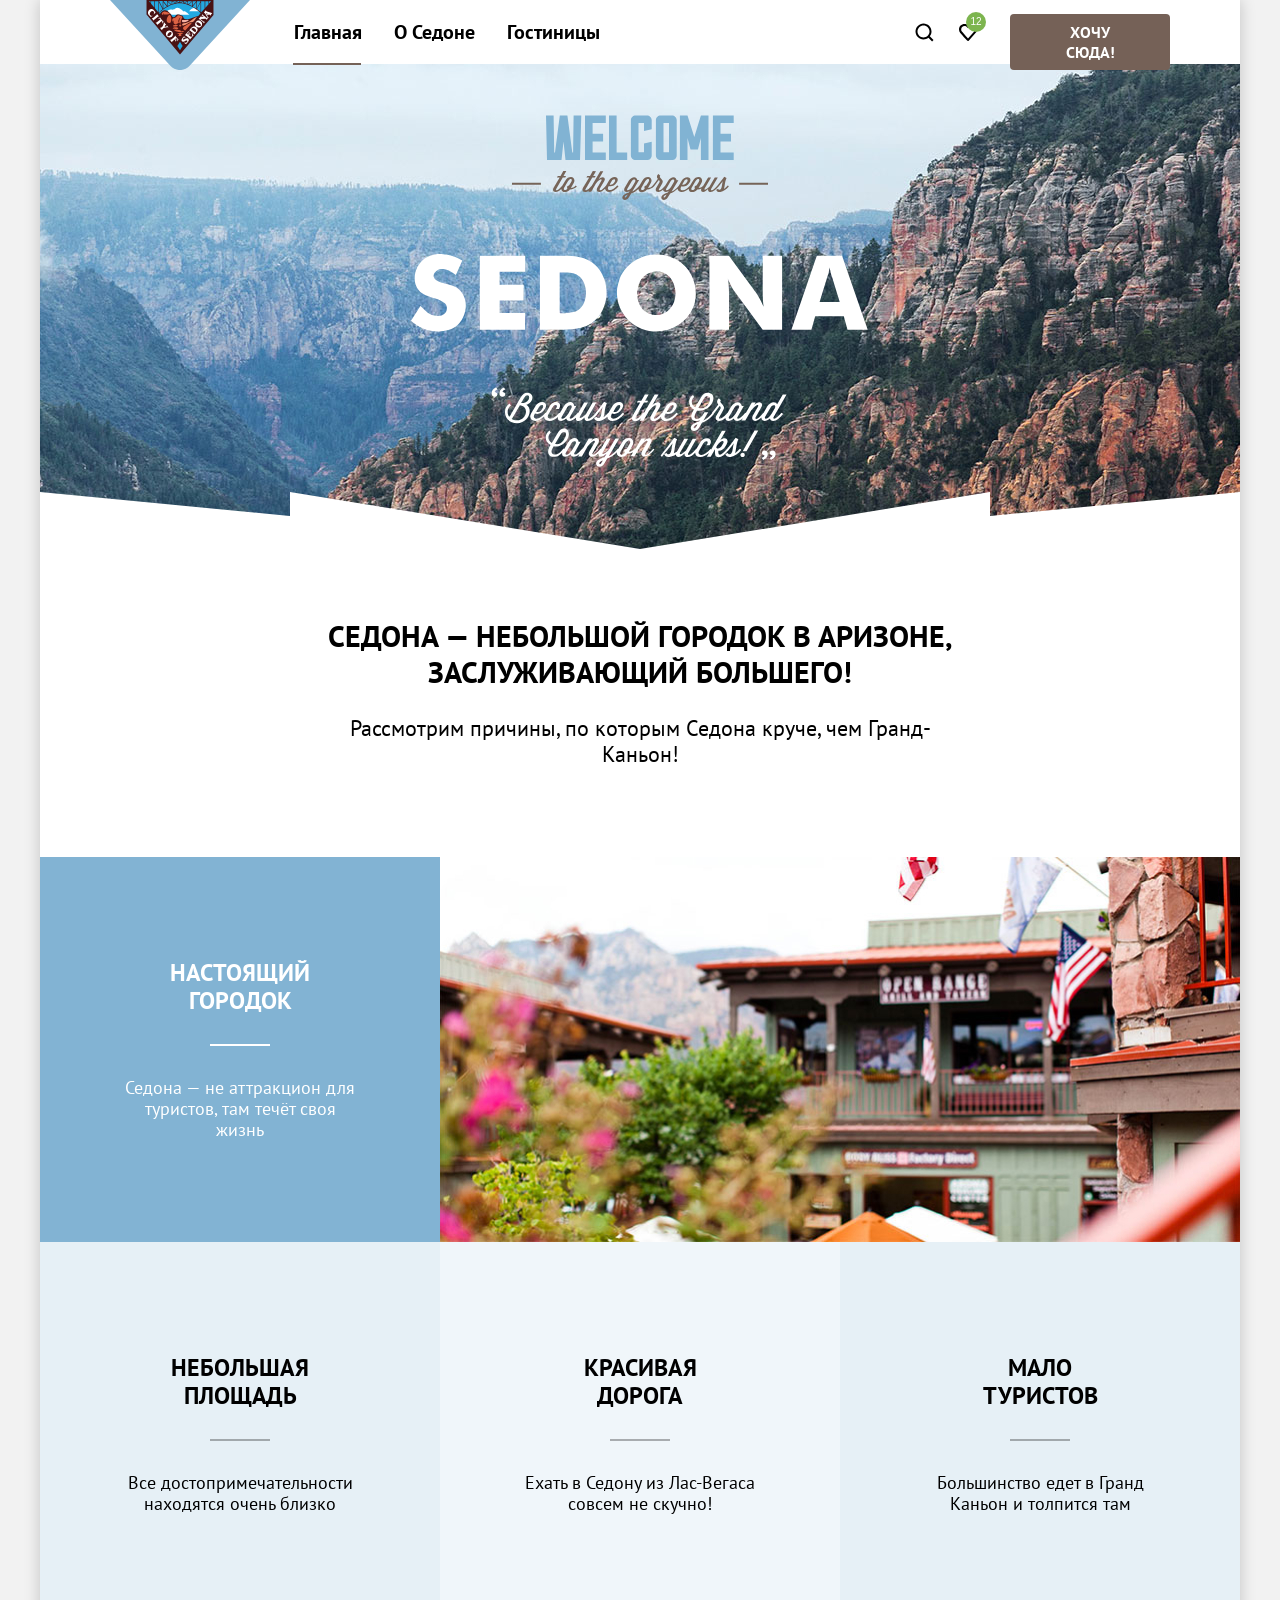
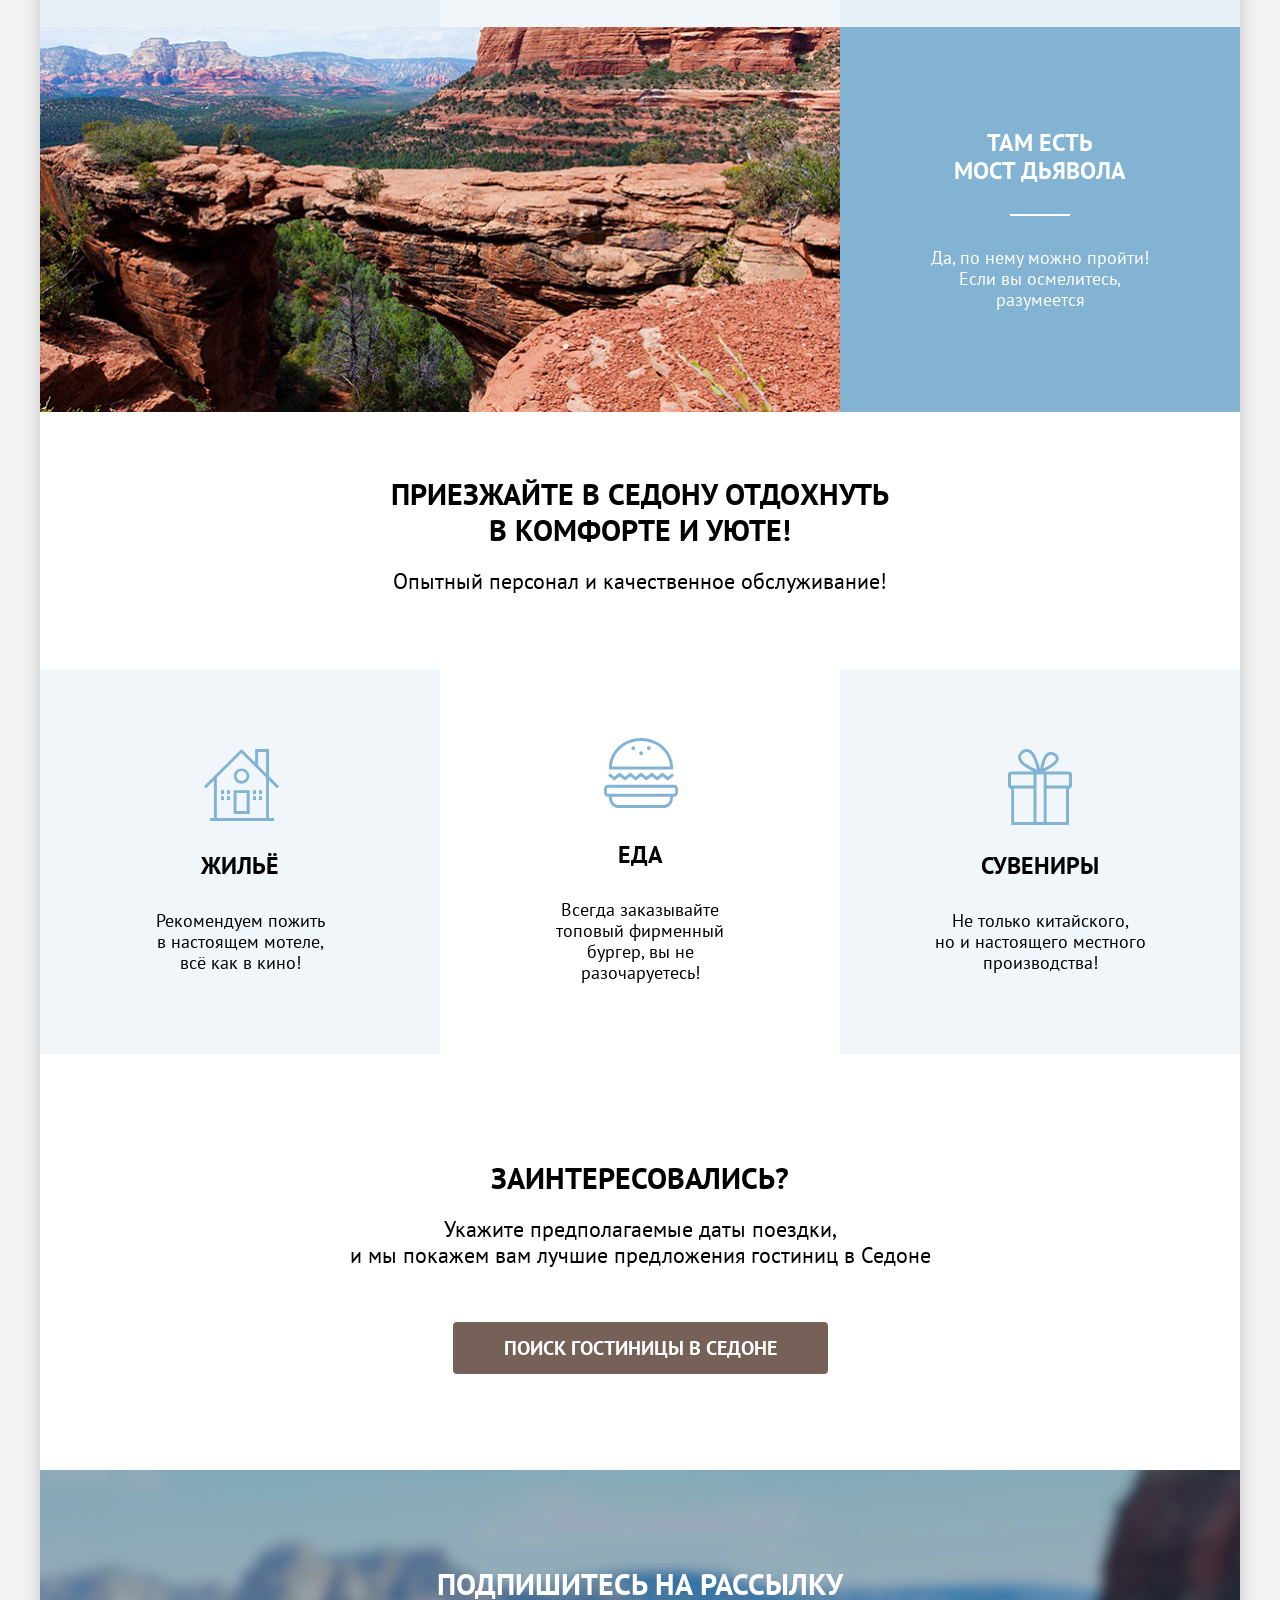
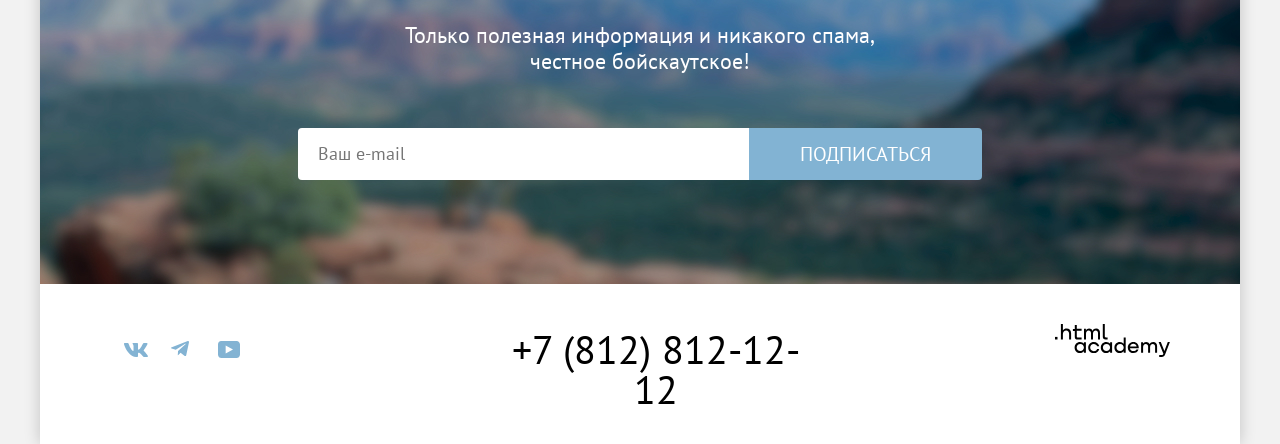
==== commit 11f1c9a2: "Добавляет исправления проекта" ====
--- a/index.html
+++ b/index.html
@@ -5,6 +5,8 @@
     <meta charset="utf-8">
     <title>Седона</title>
     <link rel="stylesheet" href="styles/styles.css">
+    <link rel="icon" href="favicon.ico">
+    <link rel="icon" type="images/png" href="images/favicon.png">
   </head>
 
   <body>
@@ -100,7 +102,7 @@
           <ul class="adviсe-list">
             <li class="adviсe-item home">
               <h3 class="adviсe-title">Жильё</h3>
-              <p class="adviсe-text">Рекомендуем пожить <br>в настоящем мотеле, всё как в кино!</p>
+              <p class="adviсe-text">Рекомендуем пожить <br>в настоящем мотеле, <br>всё как в кино!</p>
             </li>
             <li class="adviсe-item food">
               <h3 class="adviсe-title">Еда</h3>
@@ -248,8 +250,9 @@
               </div>
             </li>
             <li class="age-item">
+              <div class="popover">
               <label class="label-title kid-label" for="kid">Дети:</label>
-              <div class="popover">
+              <div class="popover-section">
                 <button class="button-popover" type="button">
                   i
                   <span class="visually-hidden">Открыть дополнительную информацию.</span>
@@ -260,12 +263,13 @@
                     которых от 6 до 18 лет. Дети до 6 лет размещаются бесплатно.
                   </span>
                 </p>
+                </div>
+              </div>
                 <div class="button-number">
                   <button class="button-sign" type="button">-</button>
                   <input class="number-input" type="number" name="kid" id="kid" value="2">
                   <button class="button-sign" type="button">+</button>
                 </div>
-              </div>
             </li>
           </ul>
         </form>
--- a/styles/styles.css
+++ b/styles/styles.css
@@ -201,15 +201,6 @@
 
 .main {
   flex-grow: 1;
-}
-
-h2 {
-  margin: 0;
-  text-transform: uppercase;
-}
-
-p {
-  margin: 0;
 }
 
 .welcome {
@@ -242,10 +233,11 @@
   font-size: 30px;
   line-height: 36px;
   font-weight: 700;
+  text-transform: uppercase;
 }
 
 .advertising-text {
-  padding-bottom: 69px;
+  padding-bottom: 90px;
   width: 651px;
   margin: 0 auto;
   font-family: PT Sans, sans-serif;
@@ -345,6 +337,7 @@
   font-size: 30px;
   line-height: 36px;
   font-weight: 700;
+ text-transform: uppercase;
 }
 
 .invite-text {
@@ -412,6 +405,7 @@
   font-size: 18px;
   line-height: 21px;
   font-weight: 400;
+  margin: 0;
 }
 
 .hotel-search {
@@ -428,6 +422,7 @@
   font-size: 30px;
   line-height: 36px;
   font-weight: 700;
+  text-transform: uppercase;
 }
 
 .hotel-text {
@@ -484,6 +479,7 @@
   font-size: 30px;
   line-height: 36px;
   font-weight: 700;
+  text-transform: uppercase;
 }
 
 .sub-text {
@@ -506,9 +502,9 @@
 
 .input-email-index {
   border: none;
-  width: 415px;
+  width: 422px;
   border-radius: 4px 0 0 4px;
-  padding: 14px 20px 14px 20px;
+  padding: 20px;
   font-family: PT Sans, sans-serif;
   font-size: 18px;
   line-height: 24px;
@@ -520,7 +516,7 @@
   border: none;
   width: 424px;
   border-radius: 4px 0 0 4px;
-  padding: 20px 14px;
+  padding: 20px 20px;
   font-family: PT Sans, sans-serif;
   font-size: 18px;
   line-height: 24px;
@@ -540,7 +536,7 @@
   font-size: 20px;
   line-height: 36px;
   font-weight: 400;
-  width: 232px;
+  width: 240px;
 }
 
 .page-footer {
@@ -559,13 +555,17 @@
   justify-content: center;
   align-items: center;
   list-style: none;
-  padding: 5px 0;
+  padding: 4px 2px;
   margin: 0;
 }
 
 .socials-item {
   width: 47px;
   height: 40px;
+  display: flex;
+  justify-content: center;
+  align-items: center;
+  list-style: none;
 }
 
 .socials-link {
@@ -602,6 +602,10 @@
 
 .number:active {
   color: rgba(117, 97, 87, 0.3);
+}
+
+.logo-academy-link {
+  color: #000000;
 }
 
 .logo-academy-link:hover {
@@ -1039,14 +1043,14 @@
   line-height: 36px;
   font-weight: 700;
   text-transform: uppercase;
+  margin-right: 200px;
 }
 
 .sorting-control {
   box-sizing: border-box;
   padding: 12px 0 12px 16px;
   width: 292px;
-  margin-right: 70px;
-  margin-left: 200px;
+  height: 52px;
   font-family: PT Sans, sans-serif;
   font-size: 18px;
   line-height: 21px;
@@ -1076,6 +1080,7 @@
   list-style: none;
   padding: 0;
   margin: 0;
+  margin-left: 70px;
 }
 
 .view-item {
@@ -1166,6 +1171,7 @@
   text-transform: capitalize;
   color: #000000;
   padding: 16px 0;
+  margin: 0;
 }
 
 .card-text {
@@ -1428,6 +1434,7 @@
   font-weight: 700;
   text-transform: uppercase;
   padding-bottom: 64px;
+  margin: 0;
 }
 
 .data-list {
@@ -1474,13 +1481,13 @@
   font-weight: 700;
 }
 
-.data-input:hover{
-background-color: #e5e5e5;
-}
-
-.data-input:focus{
-background-color: #e5e5e5;
-border: 2px solid #83b3d3;
+.data-input:hover {
+  background-color: #e5e5e5;
+}
+
+.data-input:focus {
+  background-color: #e5e5e5;
+  border: 2px solid #83b3d3;
 }
 
 .modal-mess {
@@ -1559,16 +1566,18 @@
 
 .kid-label {
   margin-right: 10px;
-  color: #000000;
-  font-weight: 700;
-  font-size: 20px;
-  line-height: 24px;
-  padding-top: 12px;
-  width: 122px;
+  min-width: 49px;
 }
 
 .popover {
+  display: flex;
+  width: 90px;
+  margin-right: 40px;
+}
+
+.popover-section {
   position: relative;
+  padding-top: 10px;
 }
 
 .button-popover {
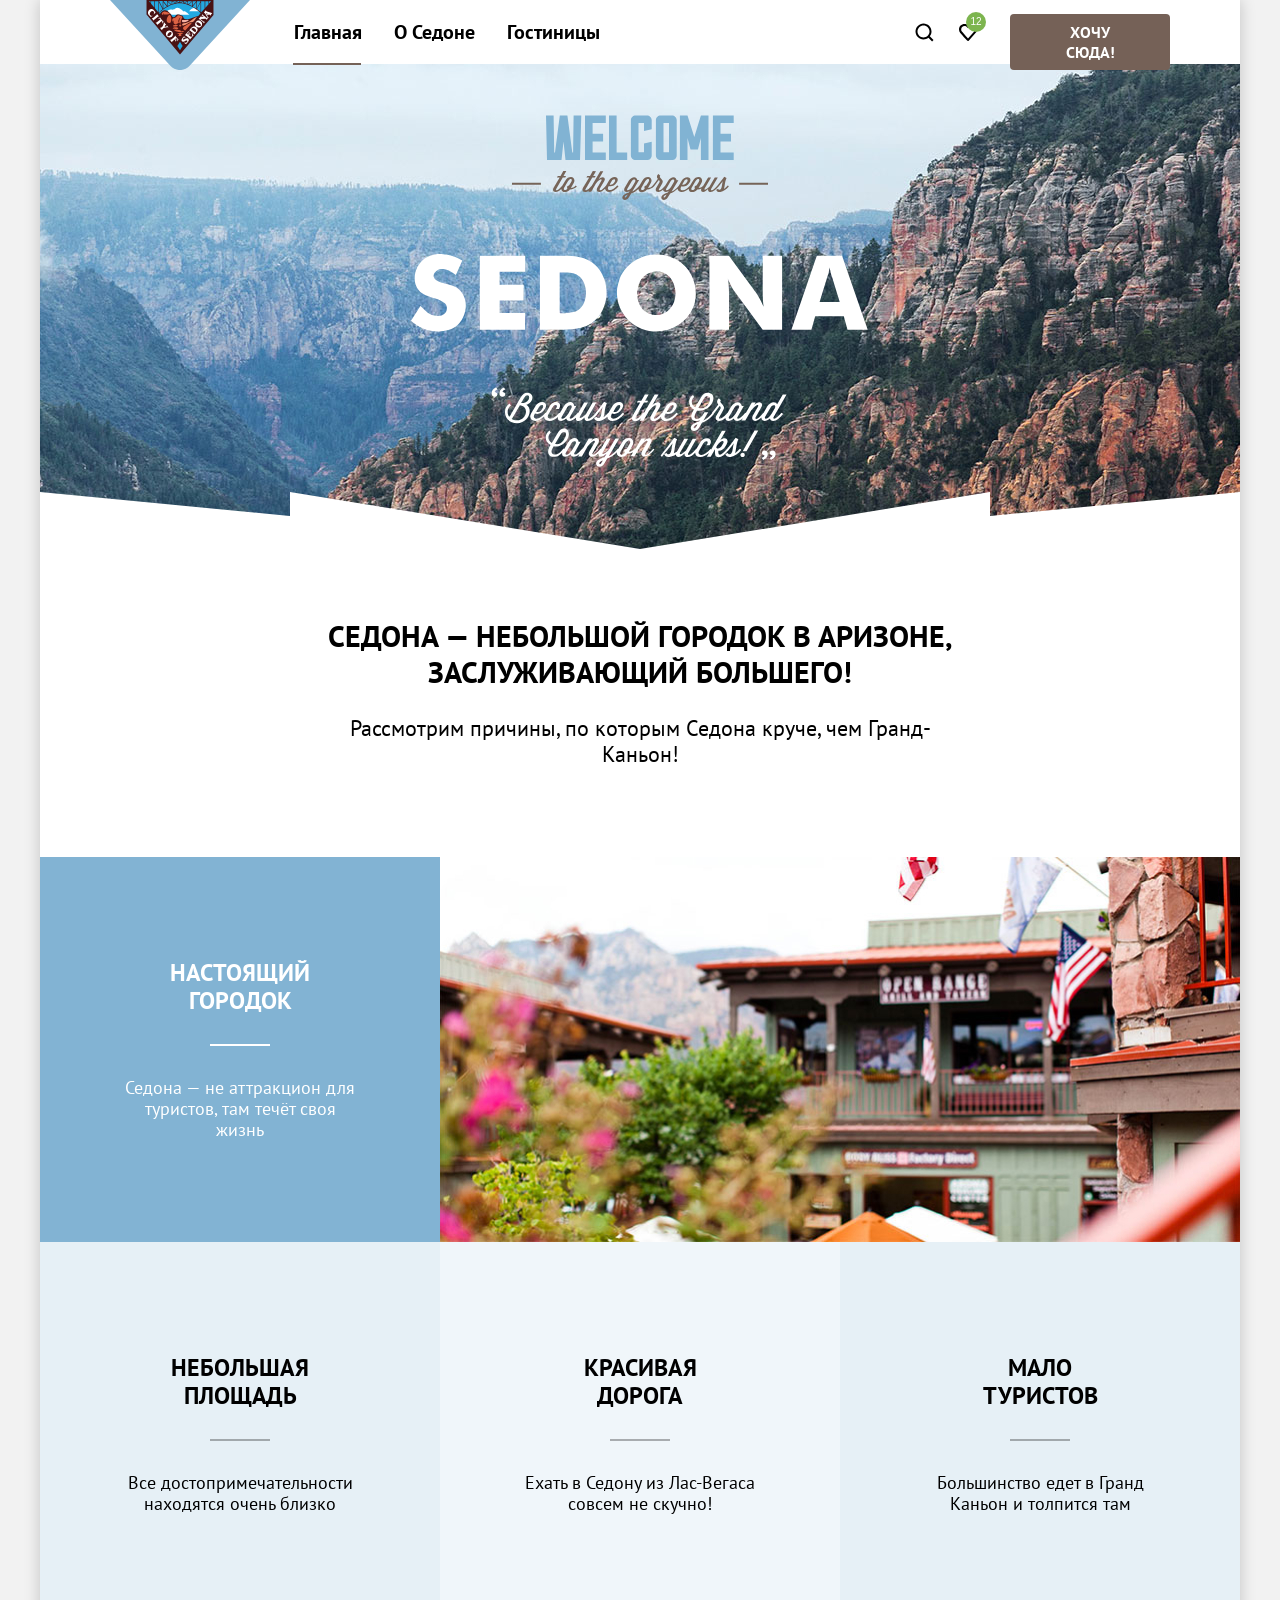
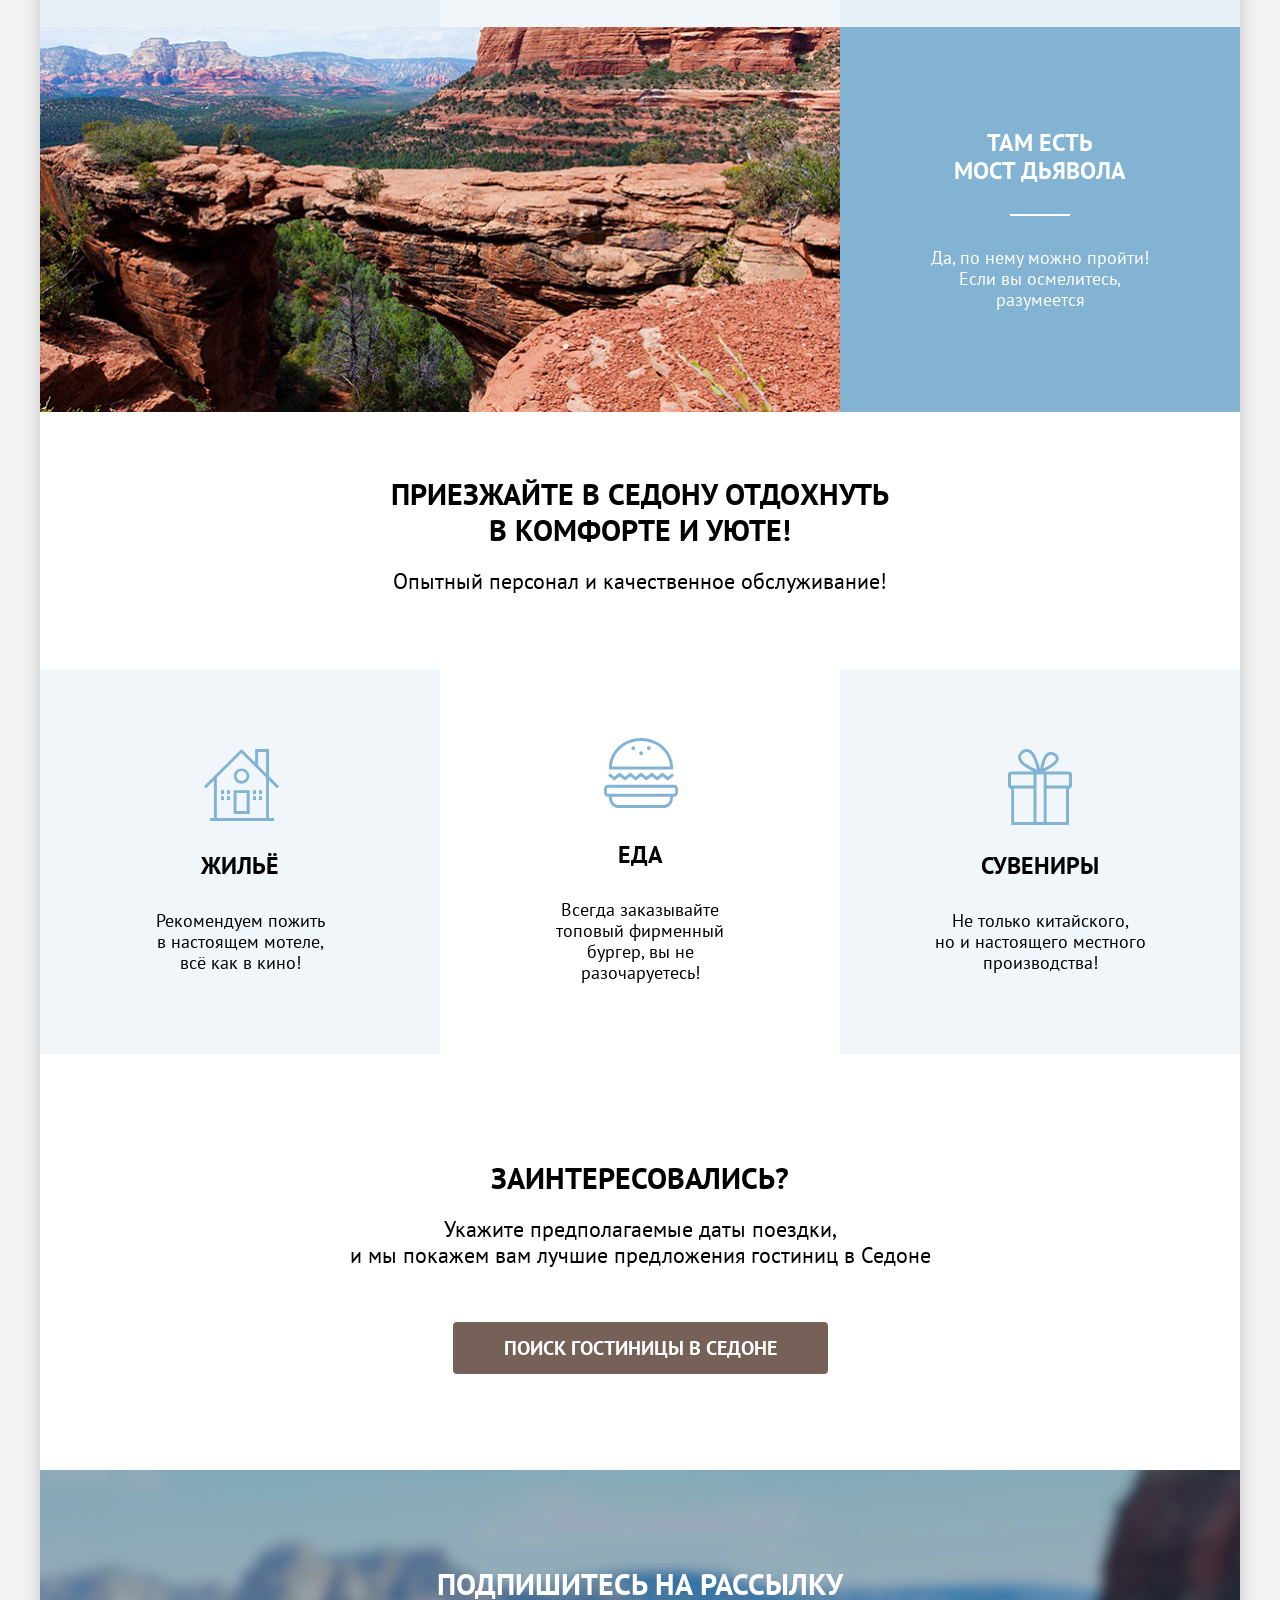
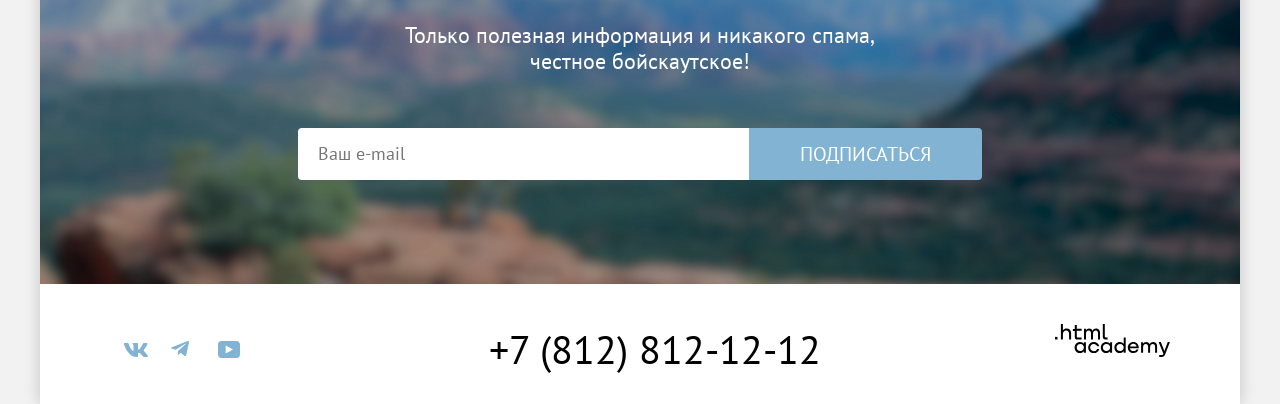
==== commit 5a65e06a: "Исправляет ошибки" ====
--- a/index.html
+++ b/index.html
@@ -251,30 +251,30 @@
             </li>
             <li class="age-item">
               <div class="popover">
-              <label class="label-title kid-label" for="kid">Дети:</label>
-              <div class="popover-section">
-                <button class="button-popover" type="button">
-                  i
-                  <span class="visually-hidden">Открыть дополнительную информацию.</span>
-                </button>
-                <p class="popover-content">
-                  <span class="popover-text">
-                    Укажите количество детей, которые будут с вами, возраст
-                    которых от 6 до 18 лет. Дети до 6 лет размещаются бесплатно.
-                  </span>
-                </p>
+                <label class="label-title kid-label" for="kid">Дети:</label>
+                <div class="popover-section">
+                  <button class="button-popover" type="button">
+                    i
+                    <span class="visually-hidden">Открыть дополнительную информацию.</span>
+                  </button>
+                  <p class="popover-content">
+                    <span class="popover-text">
+                      Укажите количество детей, которые будут с вами, возраст
+                      которых от 6 до 18 лет. Дети до 6 лет размещаются бесплатно.
+                    </span>
+                  </p>
                 </div>
               </div>
-                <div class="button-number">
-                  <button class="button-sign" type="button">-</button>
-                  <input class="number-input" type="number" name="kid" id="kid" value="2">
-                  <button class="button-sign" type="button">+</button>
-                </div>
+              <div class="button-number">
+                <button class="button-sign" type="button">-</button>
+                <input class="number-input" type="number" name="kid" id="kid" value="2">
+                <button class="button-sign" type="button">+</button>
+              </div>
             </li>
           </ul>
         </form>
         <button class="search-modal" type="submit">Найти</button>
-        <button class="close-modal">
+        <button class="close-modal" type="button">
           <span class="visually-hidden">Закрыть модальное окно</span>
         </button>
       </div>
--- a/styles/styles.css
+++ b/styles/styles.css
@@ -86,6 +86,19 @@
   line-height: 24px;
   font-weight: 700;
   text-align: center;
+}
+
+.nav-link:hover {
+  color: #756157;
+}
+
+.nav-link:focus {
+  color: #756157;
+  outline: none;
+}
+
+.nav-link:active {
+  color: rgba(117, 97, 87, 0.3);
 }
 
 .activ-page-home {
@@ -196,7 +209,18 @@
   font-weight: 700;
   border: none;
   border-radius: 4px;
-
+}
+
+.button-wish:hover {
+  background-color: #615048;
+}
+
+.button-wish:focus {
+  background-color: #615048;
+}
+
+.button-wish:active {
+  color: rgba(255, 255, 255, 0.3);
 }
 
 .main {
@@ -337,7 +361,7 @@
   font-size: 30px;
   line-height: 36px;
   font-weight: 700;
- text-transform: uppercase;
+  text-transform: uppercase;
 }
 
 .invite-text {
@@ -352,6 +376,7 @@
 
 .adviсe-list {
   display: flex;
+  flex-wrap: wrap;
   justify-content: space-between;
   align-items: center;
   list-style: none;
@@ -455,6 +480,22 @@
   margin: 0 auto;
 }
 
+.sub-hotel-search:hover {
+  background-color: #615048;
+}
+
+.sub-hotel-search:focus {
+  background-color: #615048;
+}
+
+.sub-hotel-search:active {
+  color: rgba(255, 255, 255, 0.3);
+}
+
+.sub-hotel-search:disabled {
+  background-color: #e5e5e5;
+}
+
 .sub-index {
   background-color: #334d57;
   background-image: url("../images/subscribe-background.jpg");
@@ -511,6 +552,15 @@
   font-weight: 400;
 }
 
+.input-email-index:hover {
+  background-color: #e5e5e5;
+}
+
+.input-email-index:focus {
+  background-color: #e5e5e5;
+  border: 2px solid #83b3d3;
+}
+
 .input-email {
   background-color: #f2f2f2;
   border: none;
@@ -521,6 +571,15 @@
   font-size: 18px;
   line-height: 24px;
   font-weight: 400;
+}
+
+.input-email:hover {
+  background-color: #e5e5e5;
+}
+
+.input-email:focus {
+  background-color: #e5e5e5;
+  border: 2px solid #83b3d3;
 }
 
 .button-sub {
@@ -539,6 +598,22 @@
   width: 240px;
 }
 
+.button-sub:hover {
+  background-color: #68a2ca;
+}
+
+.button-sub:focus {
+  background-color: #68a2ca;
+}
+
+.button-sub:active {
+  color: rgba(255, 255, 255, 0.3);
+}
+
+.button-sub:disabled {
+  background-color: #e5e5e5;
+}
+
 .page-footer {
   display: flex;
   width: 1060px;
@@ -591,7 +666,7 @@
   color: rgba(104, 163, 202, 0.3);
 }
 
-.number .number:hover {
+.number:hover {
   color: #756157;
 }
 
@@ -634,8 +709,8 @@
   font-size: 40px;
   line-height: 40px;
   font-weight: 400;
-  padding: 5px 195px;
-  min-width: 331px;
+  padding: 5px 186px;
+  min-width: 348px;
 }
 
 .creator {
@@ -673,6 +748,7 @@
 
 .breadcrumbs {
   display: flex;
+  align-items: center;
   flex-wrap: wrap;
   list-style: none;
   font-size: 16px;
@@ -683,7 +759,6 @@
   height: 21px;
   gap: 24px;
 }
-
 
 .breadcrumbs-item:not(:first-child) {
   list-style-image: url("../images/icons/breadcrumbs-marker.svg");
@@ -699,7 +774,7 @@
   background-size: cover;
   width: 12px;
   height: 13px;
-  padding: 7px;
+
 }
 
 .breadcrumbs-link:hover {
@@ -914,6 +989,10 @@
   margin: 0;
 }
 
+/* range-input[type="number"] {
+  -moz-appearance: textfield;
+} */
+
 .range-box {
   padding-top: 44px;
 }
@@ -939,6 +1018,18 @@
   border: none;
   border-radius: 5px;
   cursor: pointer;
+}
+
+.range-toggle:hover {
+  background-color: #e5e5e5;
+}
+
+.range-toggle:focus {
+  border: 3px solid #83b3d3;
+}
+
+.range-toggle:active {
+  border: 3px solid #83b3d3;
 }
 
 .toggle-min {
@@ -1544,7 +1635,6 @@
 .button-sign:focus {
   color: #000000;
   border: 2px solid #82b3d3;
-
 }
 
 .number-input {
@@ -1556,8 +1646,14 @@
   line-height: 24px;
   background-color: #f2f2f2;
   border: none;
-  padding: 0;
+  padding: 10px;
   box-sizing: border-box;
+}
+
+input[type="number"]::-webkit-outer-spin-button,
+input[type="number"]::-webkit-inner-spin-button {
+  -webkit-appearance: none;
+  margin: 0;
 }
 
 .number-input::placeholder {
@@ -1629,11 +1725,11 @@
   left: 115px;
 }
 
-.popover:hover .popover-content {
-  display: block;
-}
-
-.popover:focus-within .popover-content {
+.popover:hover.popover-content {
+  display: block;
+}
+
+.popover:focus-within.popover-content {
   display: block;
 }
 
@@ -1652,6 +1748,14 @@
   padding: 18px 77px;
   box-sizing: border-box;
   border: none;
+}
+
+.search-modal:hover {
+  background-color: #68a2ca;
+}
+
+.search-modal:focus {
+  background-color: #68a2ca;
 }
 
 .search-modal:active {
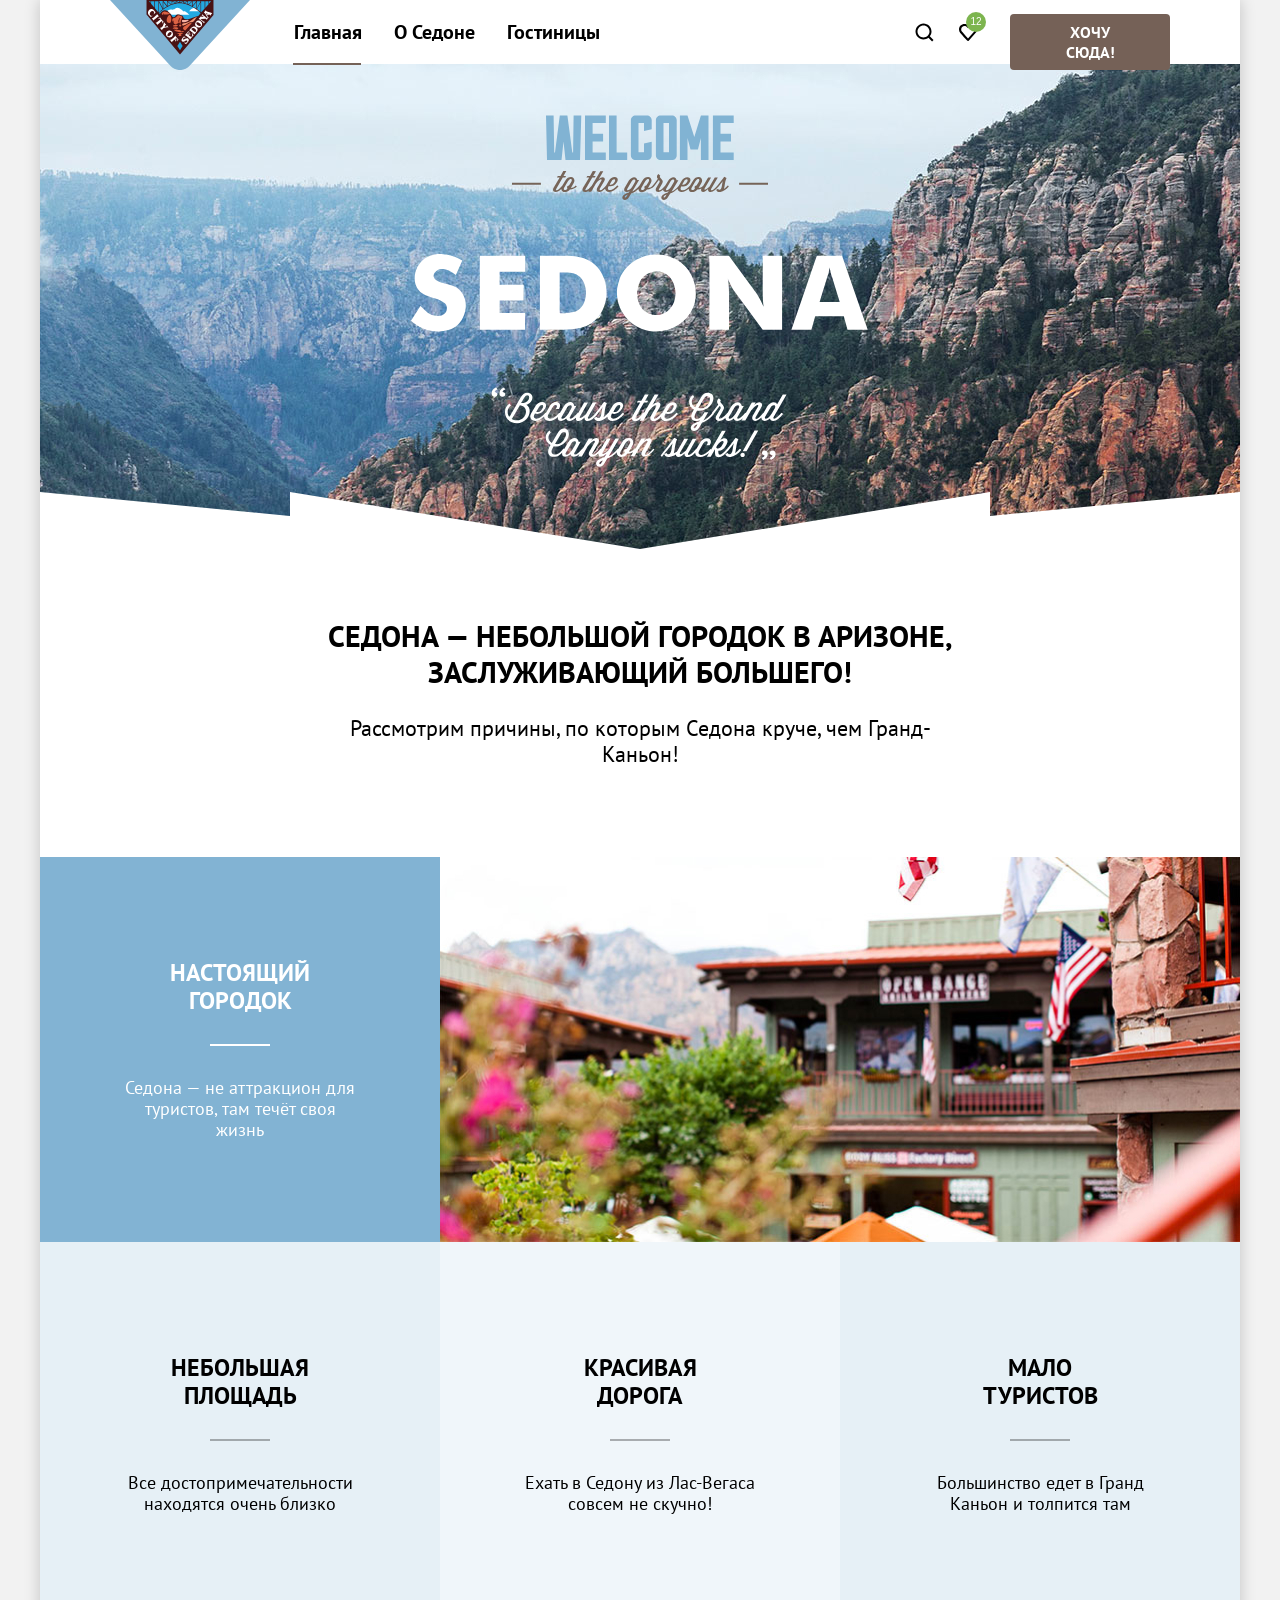
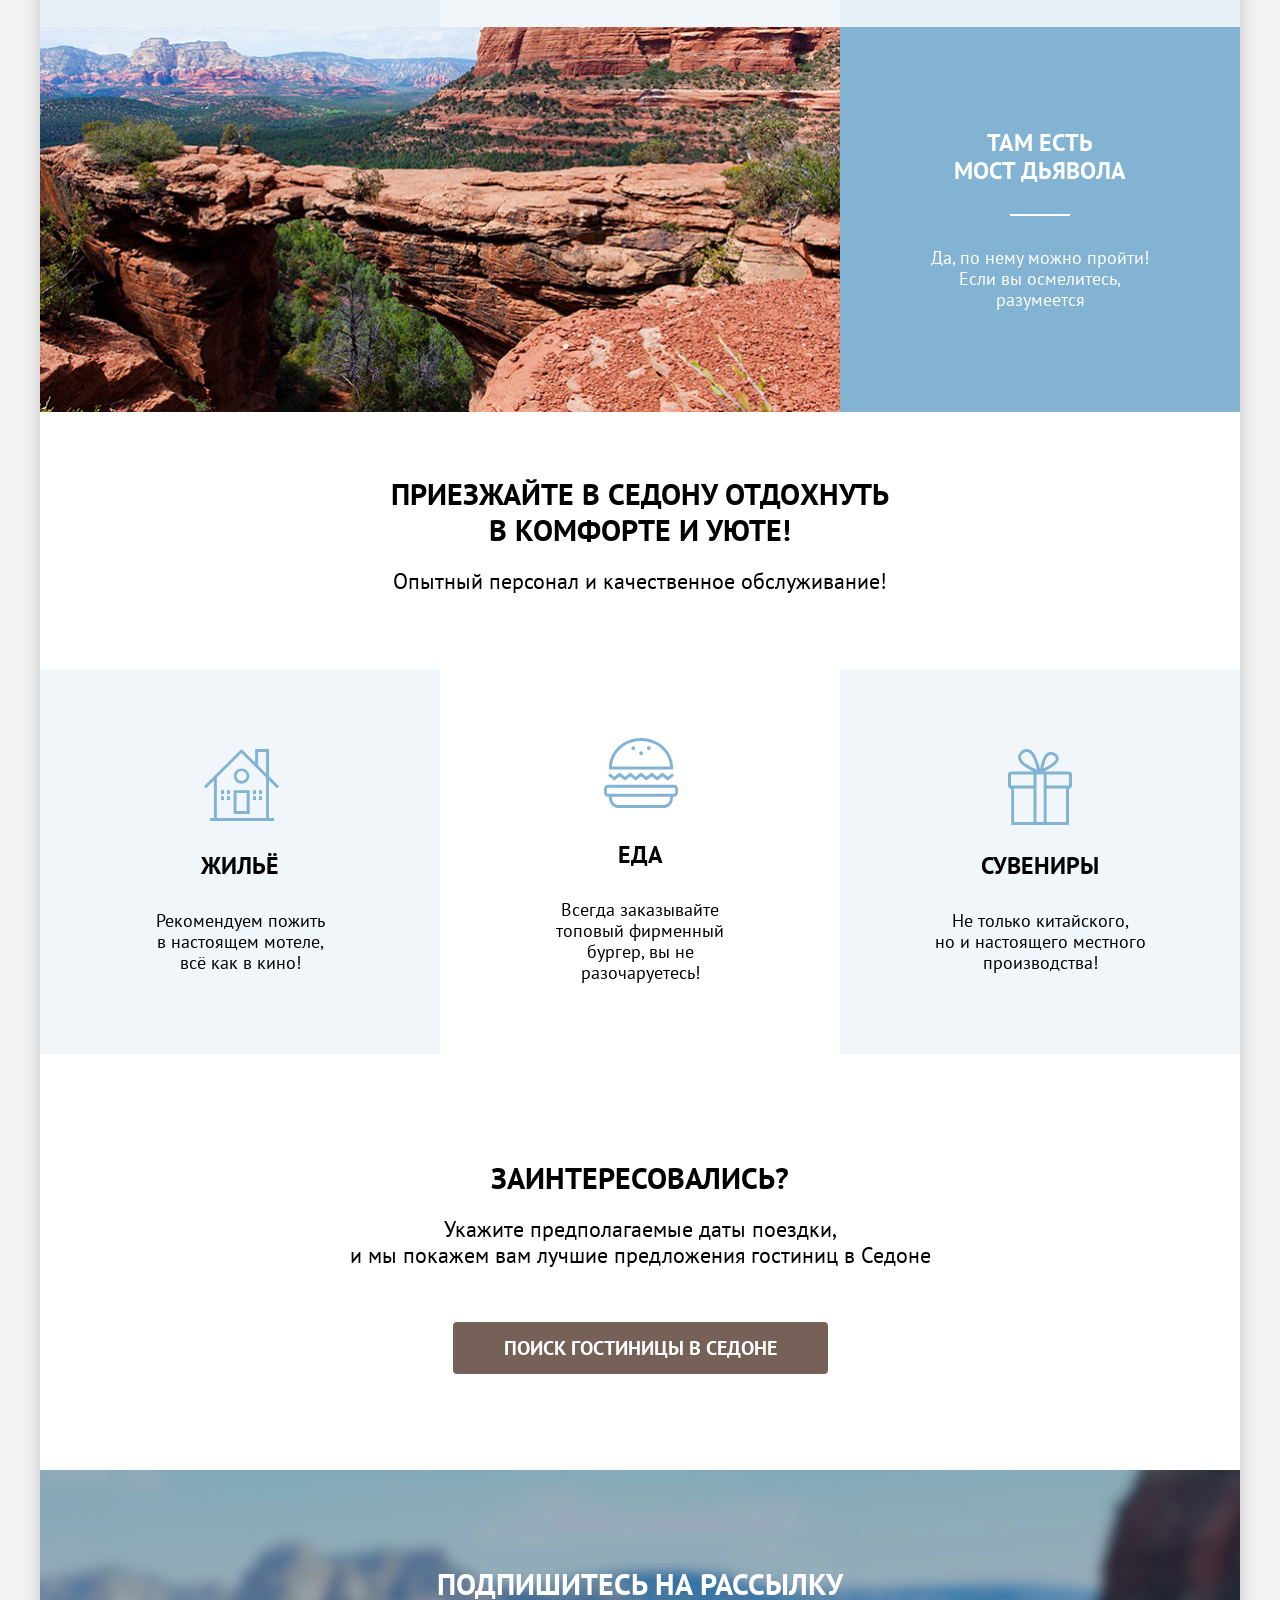
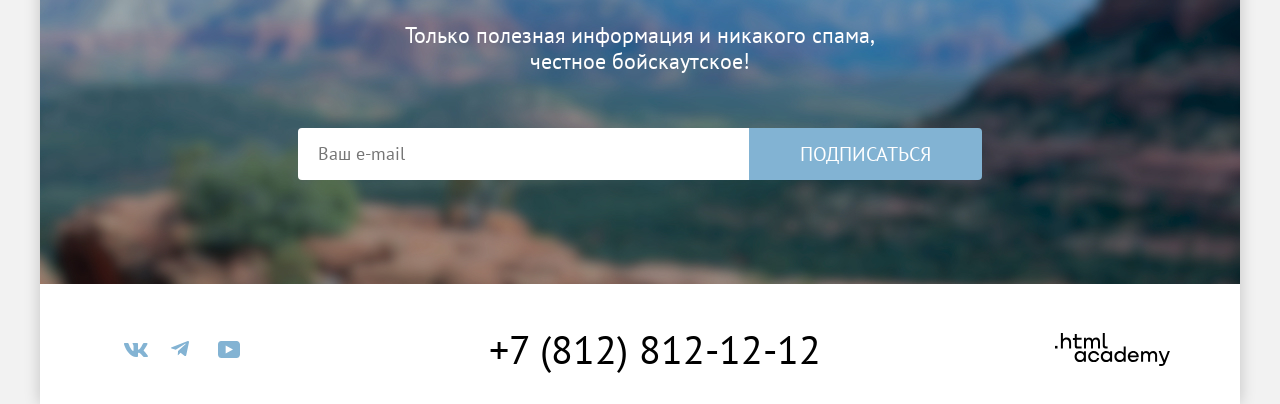
==== commit a5ebdf3d: "Добавляет исправления" ====
--- a/index.html
+++ b/index.html
@@ -125,7 +125,8 @@
           <h2 class="sub-title">Подпишитесь на рассылку</h2>
           <p class="sub-text">Только полезная информация и никакого спама, <br>честное бойскаутское!</p>
           <form class="sub-form" action="https://echo.htmlacademy.ru/" method="post">
-            <input class="input-email-index" type="email" name="email" placeholder="Ваш e-mail" required>
+            <label class="visually-hidden" for="email">Ваш email</label>
+            <input class="input-email-index" type="email" id="email" name="email" placeholder="Ваш e-mail" required>
             <button class="button-sub" type="submit">Подписаться</button>
           </form>
         </section>
@@ -214,10 +215,6 @@
         </section>
       </footer>
     </div>
-
-
-
-
     <section class="modal">
       <div class="modal-window">
         <h2 class="modal-title">Поиск гостиницы в Седоне</h2>
@@ -244,9 +241,17 @@
             <li class="age-item">
               <label class="label-title age-label" for="adult">Взрослые: </label>
               <div class="button-number">
-                <button class="button-sign" type="button">-</button>
+                <button class="button-sign" type="button">
+                  -
+                  <span class="visually-hidden">Уменьшить количество на 1</span>
+                </button>
+
                 <input class="number-input" type="number" name="adult" id="adult" value="2">
-                <button class="button-sign" type="button">+</button>
+                <button class="button-sign" type="button">
+                  +
+                  <span class="visually-hidden">Увеличить количство на 1</span>
+                </button>
+
               </div>
             </li>
             <li class="age-item">
@@ -266,9 +271,17 @@
                 </div>
               </div>
               <div class="button-number">
-                <button class="button-sign" type="button">-</button>
+                <button class="button-sign" type="button">
+                  -
+                  <span class="visually-hidden">Уменьшить количество на 1</span>
+                </button>
+
                 <input class="number-input" type="number" name="kid" id="kid" value="2">
-                <button class="button-sign" type="button">+</button>
+                <button class="button-sign" type="button">
+                  +
+                  <span class="visually-hidden">Увеличить количество на 1</span>
+                </button>
+
               </div>
             </li>
           </ul>
--- a/styles/styles.css
+++ b/styles/styles.css
@@ -61,6 +61,19 @@
   left: 70px;
 }
 
+.logo-sedona-link:hover {
+  opacity: 0.6;
+}
+
+.logo-sedona-link:focus {
+  outline: none;
+  opacity: 0.6;
+}
+
+.logo-sedona-link:active {
+  opacity: 0.3;
+}
+
 .nav {
   display: flex;
   justify-content: space-between;
@@ -164,6 +177,19 @@
   padding: 22px 12px;
 }
 
+.search:hover {
+  opacity: 0.6;
+}
+
+.search:focus {
+  outline: none;
+  opacity: 0.6;
+}
+
+.search:active {
+  opacity: 0.3;
+}
+
 .favorites {
   background: url("../images/icons/heart.svg");
   background-repeat: no-repeat;
@@ -172,7 +198,19 @@
   width: 20px;
   height: 20px;
   padding: 22px 12px;
-
+}
+
+.favorites:hover {
+  opacity: 0.6;
+}
+
+.favorites:focus {
+  outline: none;
+  opacity: 0.6;
+}
+
+.favorites:active {
+  opacity: 0.3;
 }
 
 .number-favorites {
@@ -377,7 +415,7 @@
 .adviсe-list {
   display: flex;
   flex-wrap: wrap;
-  justify-content: space-between;
+  justify-content: flex-start;
   align-items: center;
   list-style: none;
   width: 1200px;
@@ -408,7 +446,7 @@
 }
 
 .adviсe-item:nth-child(2n-1) {
-  background-color: #83B3D31F;
+  background-color: rgba(131, 179, 211, 0.122);
 }
 
 .adviсe-title {
@@ -417,7 +455,7 @@
   text-align: center;
   padding: 102px 0 30px 0;
   width: 230px;
-  font-family: PT Sans, sans-serif;
+  font-family: "PT Sans", sans-serif;
   font-size: 24px;
   line-height: 28px;
   font-weight: 700;
@@ -426,7 +464,7 @@
 .adviсe-text {
   text-align: center;
   width: 230px;
-  font-family: PT Sans, sans-serif;
+  font-family: "PT Sans", sans-serif;
   font-size: 18px;
   line-height: 21px;
   font-weight: 400;
@@ -443,7 +481,7 @@
   padding-bottom: 20px;
   width: 592px;
   margin: 0 auto;
-  font-family: PT Sans, sans-serif;
+  font-family: "PT Sans", sans-serif;
   font-size: 30px;
   line-height: 36px;
   font-weight: 700;
@@ -558,7 +596,7 @@
 
 .input-email-index:focus {
   background-color: #e5e5e5;
-  border: 2px solid #83b3d3;
+  outline: 2px solid #83b3d3;
 }
 
 .input-email {
@@ -579,7 +617,7 @@
 
 .input-email:focus {
   background-color: #e5e5e5;
-  border: 2px solid #83b3d3;
+  outline: 2px solid #83b3d3;
 }
 
 .button-sub {
@@ -715,6 +753,7 @@
 
 .creator {
   width: 115px;
+  padding-top: 9px;
 }
 
 .logo-academy {
@@ -726,14 +765,14 @@
   background: url("../images/filter-backgroud.jpg");
   background-color: #334d57;
   background-repeat: no-repeat;
-  font-family: PT Sans, sans-serif;
+  font-family: "PT Sans", sans-serif;
 }
 
 .inner-header {
   color: #ffffff;
-  font-family: PT Sans, sans-serif;
+  font-family: "PT Sans", sans-serif;
   width: 1060px;
-  padding: 35px 70px 40px 70px;
+  padding: 35px 70px 43px 70px;
 
 }
 
@@ -743,7 +782,7 @@
   font-size: 60px;
   line-height: 78px;
   font-weight: 700;
-  padding-bottom: 8px;
+  padding-bottom: 5px;
 }
 
 .breadcrumbs {
@@ -757,12 +796,27 @@
   padding: 0;
   margin: 0;
   height: 21px;
-  gap: 24px;
 }
 
 .breadcrumbs-item:not(:first-child) {
-  list-style-image: url("../images/icons/breadcrumbs-marker.svg");
-  padding-left: 3px;
+  position: relative;
+  padding-left: 16px;
+  margin-left: 12px;
+  padding-top: 3px;
+}
+
+.breadcrumbs-item:not(:first-child)::before {
+  content: "";
+  background: url("../images/icons/breadcrumbs-marker.svg") no-repeat 0 0;
+  width: 8px;
+  height: 16px;
+  position: absolute;
+  top: 4px;
+  left: 0;
+}
+
+.breadcrumbs-item::marker {
+  line-height: 1;
 }
 
 .breadcrumbs-home {
@@ -772,9 +826,8 @@
   background-repeat: no-repeat;
   background-position: 0 0;
   background-size: cover;
-  width: 12px;
+  width: 13px;
   height: 13px;
-
 }
 
 .breadcrumbs-link:hover {
@@ -783,6 +836,7 @@
 
 .breadcrumbs-link:focus {
   outline: none;
+  opacity: 0.6;
 }
 
 .breadcrumbs-link:active {
@@ -964,13 +1018,17 @@
   position: relative;
 }
 
+.control:focus + .control-label::before {
+  outline: 3px solid #83b3d3;
+}
+
 .range-input:hover {
   background-color: #e5e5e5;
 }
 
 .range-input:focus {
   background-color: #e5e5e5;
-  border: 2px solid #82b3d3;
+  outline: 3px solid #82b3d3;
 }
 
 .range-label {
@@ -1025,11 +1083,11 @@
 }
 
 .range-toggle:focus {
-  border: 3px solid #83b3d3;
+  outline: 3px solid #83b3d3;
 }
 
 .range-toggle:active {
-  border: 3px solid #83b3d3;
+  outline: 3px solid #83b3d3;
 }
 
 .toggle-min {
@@ -1074,6 +1132,7 @@
 
 .button-look:focus {
   background-color: #68a2ca;
+  outline: none;
 }
 
 .button-look:active {
@@ -1106,7 +1165,7 @@
 }
 
 .button-reset:focus {
-  border: 3px solid #82b3d3;
+  outline: 3px solid #82b3d3;
 }
 
 .button-reset:active {
@@ -1129,7 +1188,7 @@
   justify-content: center;
   align-items: center;
   margin: 0;
-  font-family: PT Sans, sans-serif;
+  font-family: "PT Sans", sans-serif;
   font-size: 30px;
   line-height: 36px;
   font-weight: 700;
@@ -1142,12 +1201,13 @@
   padding: 12px 0 12px 16px;
   width: 292px;
   height: 52px;
-  font-family: PT Sans, sans-serif;
+  font-family: "PT Sans", sans-serif;
   font-size: 18px;
   line-height: 21px;
   font-weight: 400;
   border-radius: 6px;
-  border-color: #e5e5e5;
+  border: 2px solid #e5e5e5;
+  background-color: #ffffff;
 }
 
 .sorting-control:hover {
@@ -1156,6 +1216,7 @@
 
 .sorting-control:focus {
   border: 2px solid #68a2ca;
+  outline: none;
 }
 
 .sorting-control:disabled {
@@ -1177,50 +1238,47 @@
 .view-item {
   width: 46px;
   height: 46px;
+  border-radius: 4px;
+}
+
+.view-type {
+  display: block;
+  background-repeat: no-repeat;
+  background-position: center;
+  width: 12px;
+  height: 10px;
+  padding: 17px 16px;
   border: 2px solid #e5e5e5;
   border-radius: 4px;
 }
 
-.view-item:hover {
-  border: 2px solid #000000;
-}
-
-.view-item:focus {
-  border: 2px solid #68a2ca;
-}
-
-.view-item:active {
-  border: 2px solid #000000;
+.view-type-active {
+  border-color: #000000;
 }
 
 .view-cards {
   background-image: url("../images/icons/cards.svg");
-  display: block;
-  background-repeat: no-repeat;
-  background-position: center;
-  width: 16px;
-  height: 14px;
-  padding: 17px 16px;
 }
 
 .view-card {
   background-image: url("../images/icons/card.svg");
-  display: block;
-  background-repeat: no-repeat;
-  background-position: center;
-  width: 16px;
-  height: 14px;
-  padding: 17px 16px;
 }
 
 .view-list {
   background-image: url("../images/icons/list.svg");
-  display: block;
-  background-repeat: no-repeat;
-  background-position: center;
-  width: 16px;
-  height: 14px;
-  padding: 17px 16px;
+}
+
+.view-type:hover {
+  border-color: #000000;
+}
+
+.view-type:focus {
+  border-color: #68a2ca;
+  outline: none;
+}
+
+.view-type:active {
+  border-color: #000000;
 }
 
 .card-list {
@@ -1229,7 +1287,7 @@
   margin: 0;
   padding: 0;
   list-style: none;
-  gap: 20px;
+  gap: 15px 20px;
 }
 
 .cards-hotels {
@@ -1247,6 +1305,19 @@
 
 .card-link {
   text-decoration: none;
+}
+
+.card-link:hover {
+  opacity: 0.6;
+}
+
+.card-link:focus {
+  opacity: 0.6;
+  outline: none;
+}
+
+.card-link:active {
+  opacity: 0.3;
 }
 
 .card-img {
@@ -1436,7 +1507,7 @@
   list-style: none;
   padding: 0;
   margin: 0;
-  padding-top: 36px;
+  padding-top: 38px;
   padding-bottom: 60px;
   position: relative;
 }
@@ -1578,7 +1649,7 @@
 
 .data-input:focus {
   background-color: #e5e5e5;
-  border: 2px solid #83b3d3;
+  outline: 3px solid #83b3d3;
 }
 
 .modal-mess {
@@ -1654,6 +1725,10 @@
 input[type="number"]::-webkit-inner-spin-button {
   -webkit-appearance: none;
   margin: 0;
+}
+
+input[type=number] {
+  -moz-appearance: textfield;
 }
 
 .number-input::placeholder {
@@ -1802,7 +1877,7 @@
 
 .close-modal:focus {
   background-color: #e5e5e5;
-  border: 2px solid #83b3d3;
+  outline: 3px solid #83b3d3;
   box-sizing: border-box;
 }
 
